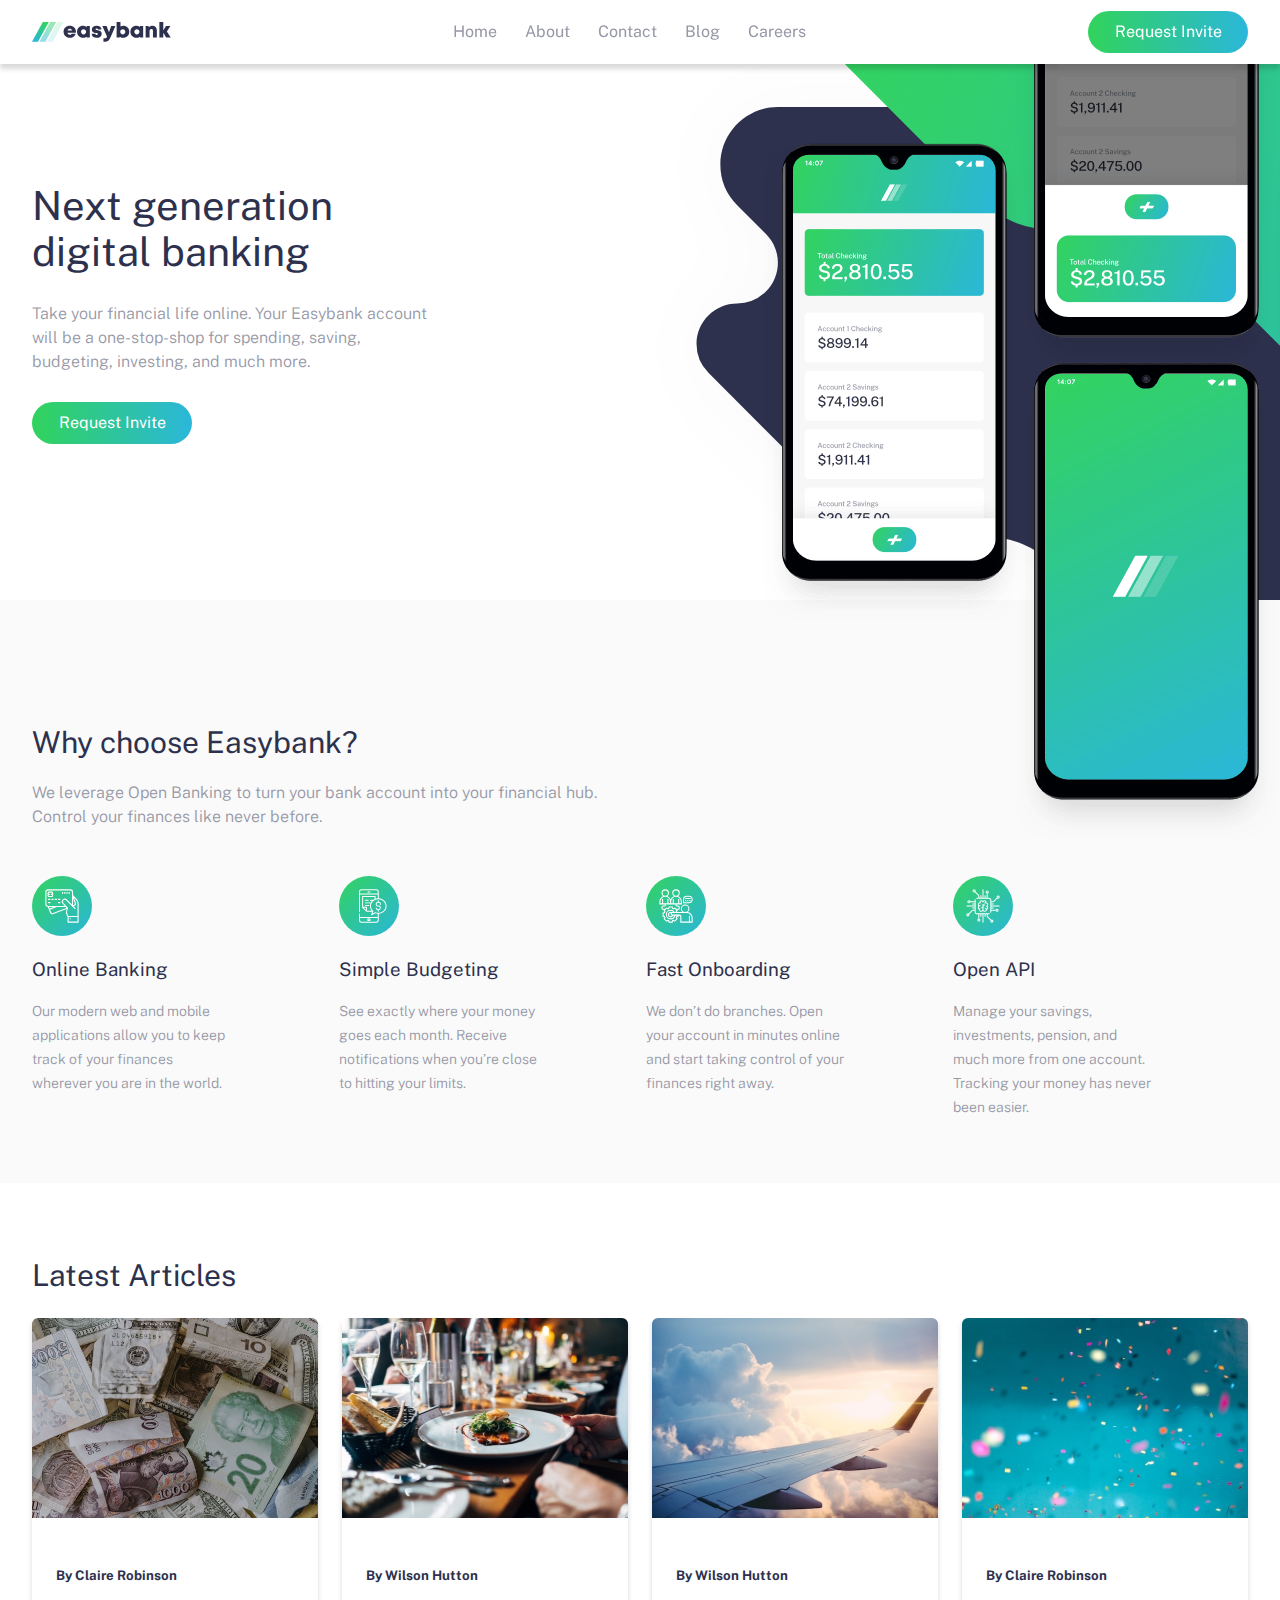
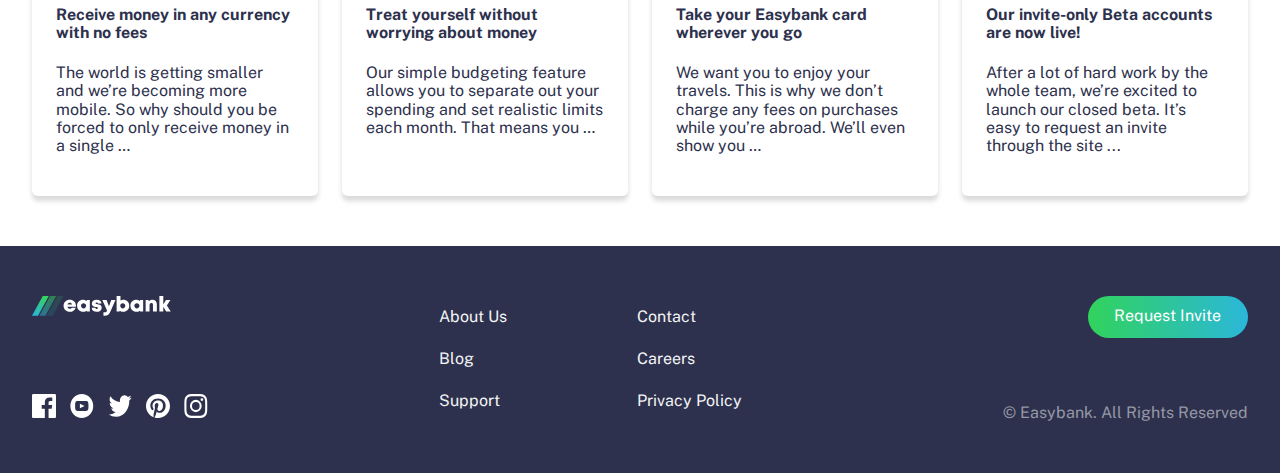
==== index.html @ 0f44e43f "Updates" ====
<!doctype html><html lang="en"><head><meta charset="UTF-8"><meta name="viewport" content="width=device-width,initial-scale=1"><title>Easybank landing page by Karol Czyżewski form Frontend Mentor</title><link href="index.1dd5381b.css" rel="stylesheet"></head><body class="body"><nav class="navigation"><div class="navigation__container"><img class="navigation__logo" src="/src/img/logo.svg" alt="Logo of Easybank."><div class="navigation__items"><a class="navigation__item" href="#">Home</a> <a class="navigation__item" href="#">About</a> <a class="navigation__item" href="#">Contact</a> <a class="navigation__item" href="#">Blog</a> <a class="navigation__item" href="#">Careers</a></div><button class="navigation__button">Request Invite</button> <button class="navigation__button-mobile navigation__button-mobile--js"><svg xmlns="http://www.w3.org/2000/svg" width="24" height="11"><g fill="#2D314D" fill-rule="evenodd"><path d="M0 0h24v1H0zM0 5h24v1H0zM0 10h24v1H0z"/></g></svg></button></div><div></div></nav><main class="main"><nav class="navigation-mobile"><div class="navigation-mobile__items"><a class="navigation-mobile__item" href="#">Home</a> <a class="navigation-mobile__item" href="#">About</a> <a class="navigation-mobile__item" href="#">Contact</a> <a class="navigation-mobile__item" href="#">Blog</a> <a class="navigation-mobile__item" href="#">Careers</a></div></nav><section class="hero"><div class="hero__photo-mobile"><img class="hero__photo-mobile--mockups" src="/src/img/image-mockups.png" alt="Foto of telephones with mobile aplication."> <img class="hero__photo-mobile--background" src="/src/img/bg-intro-mobile.svg" alt="Foto of background."></div><div class="hero__container"><div class="hero__content"><h1 class="hero__title">Next generation digital banking</h1><p class="hero__paragraph">Take your financial life online. Your Easybank account will be a one-stop-shop for spending, saving, budgeting, investing, and much more.</p><button class="hero__button">Request Invite</button></div><div class="hero__photo"><img class="hero__photo--mockups" src="/src/img/image-mockups.png" alt="Foto of telephones with mobile aplication."> <img class="hero__photo--background" src="/src/img/bg-intro-desktop.svg" alt="Foto of background."></div></div></section><section class="offer"><img class="offer__mockups" src="/src/img/image-mockups.png" alt="Foto of telephones with mobile aplication."><div class="offer__container"><header class="offer__header"><h2 class="offer__header--title">Why choose Easybank?</h2><p class="offer__header--paragraph">We leverage Open Banking to turn your bank account into your financial hub.</p><p class="offer__header--paragraph">Control your finances like never before.</p></header><div class="offer__cards"><div class="offer__card"><img class="offer__card--img" src="img/icon-online.b0622b15.svg"><h3 class="offer__card--title">Online Banking</h3><p class="offer__card--paragraph">Our modern web and mobile applications allow you to keep track of your finances wherever you are in the world.</p></div><div class="offer__card"><img class="offer__card--img" src="img/icon-budgeting.ad716997.svg"><h3 class="offer__card--title">Simple Budgeting</h3><p class="offer__card--paragraph">See exactly where your money goes each month. Receive notifications when you’re close to hitting your limits.</p></div><div class="offer__card"><img class="offer__card--img" src="img/icon-onboarding.d74aed64.svg"><h3 class="offer__card--title">Fast Onboarding</h3><p class="offer__card--paragraph">We don’t do branches. Open your account in minutes online and start taking control of your finances right away.</p></div><div class="offer__card"><img class="offer__card--img" src="img/icon-api.74c8ad17.svg"><h3 class="offer__card--title">Open API</h3><p class="offer__card--paragraph">Manage your savings, investments, pension, and much more from one account. Tracking your money has never been easier.</p></div></div></div></section><section class="articles"><h2 class="articles__heading">Latest Articles</h2><div class="articles__container"><article class="article"><div class="article__photo"><img class="article__photo--src" src="/src/img/image-currency.jpg"></div><div class="article__content"><h5 class="article__content--author">By Claire Robinson</h5><h4 class="article__content--title">Receive money in any currency with no fees</h4><p class="article__content--paragraph">The world is getting smaller and we’re becoming more mobile. So why should you be forced to only receive money in a single …</p></div></article><article class="article"><div class="article__photo"><img class="article__photo--src" src="/src/img/image-restaurant.jpg"></div><div class="article__content"><h5 class="article__content--author">By Wilson Hutton</h5><h4 class="article__content--title">Treat yourself without worrying about money</h4><p class="article__content--paragraph">Our simple budgeting feature allows you to separate out your spending and set realistic limits each month. That means you …</p></div></article><article class="article"><div class="article__photo"><img class="article__photo--src" src="/src/img/image-plane.jpg"></div><div class="article__content"><h5 class="article__content--author">By Wilson Hutton</h5><h4 class="article__content--title">Take your Easybank card wherever you go</h4><p class="article__content--paragraph">We want you to enjoy your travels. This is why we don’t charge any fees on purchases while you’re abroad. We’ll even show you …</p></div></article><article class="article"><div class="article__photo"><img class="article__photo--src" src="/src/img/image-confetti.jpg"></div><div class="article__content"><h5 class="article__content--author">By Claire Robinson</h5><h4 class="article__content--title">Our invite-only Beta accounts are now live!</h4><p class="article__content--paragraph">After a lot of hard work by the whole team, we’re excited to launch our closed beta. It’s easy to request an invite through the site ...</p></div></article></div></section></main><footer class="footer"><div class="footer__container"><div class="footer__container--right"><div class="footer__container--media"><svg class="footer__logo" xmlns="http://www.w3.org/2000/svg" width="139" height="20"><defs><linearGradient id="a" x1="72.195%" x2="17.503%" y1="0%" y2="100%"><stop offset="0%" stop-color="#33D35E"/><stop offset="100%" stop-color="#2AB6D9"/></linearGradient></defs><g fill="none" fill-rule="evenodd"><path fill="#FFF" fill-rule="nonzero" d="M37.754 15.847c2.852 0 5.152-1.622 5.952-4.216h-3.897c-.376.665-1.14 1.066-2.055 1.066-1.237 0-2.065-.674-2.32-1.978h8.44c.051-.352.081-.694.081-1.037 0-3.335-2.537-5.95-6.201-5.95-3.568 0-6.175 2.564-6.175 6.049 0 3.473 2.628 6.066 6.175 6.066zm2.344-7.297h-4.596c.317-1.129 1.11-1.749 2.252-1.749 1.181 0 2 .613 2.344 1.75zm10.946 7.296c1.32 0 2.5-.434 3.43-1.188l.336.804h3.027V4.093h-2.919l-.4.88c-.94-.775-2.135-1.222-3.474-1.222-3.476 0-5.961 2.505-5.961 6.026 0 3.533 2.485 6.07 5.961 6.07zm.524-3.467c-1.467 0-2.545-1.108-2.545-2.593 0-1.475 1.069-2.583 2.545-2.583 1.466 0 2.544 1.108 2.544 2.583 0 1.485-1.078 2.593-2.544 2.593zm13.123 3.467c3.02 0 5.025-1.554 5.025-3.93 0-2.883-2.387-3.256-4.183-3.575-1.08-.193-1.95-.344-1.95-.99 0-.527.422-.838 1.05-.838.71 0 1.197.337 1.197 1.063h3.667c-.044-2.303-1.92-3.843-4.816-3.843-2.912 0-4.854 1.47-4.854 3.75 0 2.757 2.337 3.289 4.1 3.574 1.092.181 1.952.368 1.952 1.024 0 .587-.543.88-1.116.88-.742 0-1.32-.383-1.32-1.214h-3.77c.036 2.463 1.919 4.1 5.018 4.1zm8.1 3.858c2.936 0 4.344-1.257 5.877-4.736l4.764-10.863h-4.206l-2.249 6.263-2.412-6.263H70.31l4.698 10.43c-.53 1.414-.983 1.804-2.48 1.804H71.45v3.365h1.341zm18.504-3.858c3.5 0 5.973-2.515 5.973-6.048S94.796 3.75 91.295 3.75a5.332 5.332 0 00-2.825.784V0H84.6v15.474h2.897l.37-.844c.923.771 2.102 1.216 3.428 1.216zm-.523-3.467c-1.467 0-2.545-1.108-2.545-2.58 0-1.486 1.078-2.594 2.545-2.594 1.466 0 2.544 1.108 2.544 2.593 0 1.473-1.087 2.58-2.544 2.58zm13.598 3.467c1.32 0 2.5-.434 3.43-1.188l.336.804h3.027V4.093h-2.918l-.401.88c-.939-.775-2.135-1.222-3.474-1.222-3.476 0-5.96 2.505-5.96 6.026 0 3.533 2.484 6.07 5.96 6.07zm.524-3.467c-1.467 0-2.545-1.108-2.545-2.593 0-1.475 1.07-2.583 2.545-2.583 1.467 0 2.545 1.108 2.545 2.583 0 1.485-1.078 2.593-2.545 2.593zm12.653 3.095V9.403c0-1.447.702-2.3 1.923-2.3.986 0 1.483.657 1.483 1.98v6.39h3.915V8.543c0-2.897-1.733-4.773-4.373-4.773-1.47 0-2.733.565-3.58 1.508l-.537-1.172h-2.747v11.369h3.916zm13.748 0v-4.808l2.848 4.808h4.616l-3.902-5.95 3.543-5.419h-4.397l-2.708 4.454V0h-3.916v15.474h3.916z"/><g fill="url(#a)"><path d="M10.802 0L0 19.704h5.986L16.789 0z"/><path opacity=".5" d="M18.171 0L7.368 19.704h5.986L24.157 0z"/><path opacity=".15" d="M25.539 0L14.737 19.704h5.986L31.525 0z"/></g></g></svg><div class="footer__socials"><a href="#"><img class="footer__socials--icon" src="/src/img/icon-facebook.svg"></a><a href="#"><img class="footer__socials--icon" src="/src/img/icon-youtube.svg"></a><a href="#"><img class="footer__socials--icon" src="/src/img/icon-twitter.svg"></a><a href="#"><img class="footer__socials--icon" src="/src/img/icon-pinterest.svg"></a><a href="#"><img class="footer__socials--icon" src="/src/img/icon-instagram.svg"></a></div></div><nav class="footer__navigation"><a class="footer__navigation--item" href="#">About Us</a> <a class="footer__navigation--item" href="#">Contact</a> <a class="footer__navigation--item" href="#">Blog</a> <a class="footer__navigation--item" href="#">Careers</a> <a class="footer__navigation--item" href="#">Support</a> <a class="footer__navigation--item" href="#">Privacy Policy</a></nav></div><div class="footer__container--left"><button class="footer__button">Request Invite</button><p class="footer__copyright">© Easybank. All Rights Reserved</p></div></div></footer><script src="index.1dd5381b.js"></script></body></html>
---- index.1dd5381b.css ----
@import url(https://fonts.googleapis.com/css2?family=Public+Sans:wght@300;400;700&display=swap);
/*! normalize.css v8.0.1 | MIT License | github.com/necolas/normalize.css */html{line-height:1.15;-webkit-text-size-adjust:100%}body{margin:0}main{display:block}h1{font-size:2em;margin:.67em 0}hr{box-sizing:content-box;height:0;overflow:visible}pre{font-family:monospace,monospace;font-size:1em}a{background-color:transparent}abbr[title]{border-bottom:none;text-decoration:underline;text-decoration:underline dotted}b,strong{font-weight:bolder}code,kbd,samp{font-family:monospace,monospace;font-size:1em}small{font-size:80%}sub,sup{font-size:75%;line-height:0;position:relative;vertical-align:baseline}sub{bottom:-.25em}sup{top:-.5em}img{border-style:none}button,input,optgroup,select,textarea{font-family:inherit;font-size:100%;line-height:1.15;margin:0}button,input{overflow:visible}button,select{text-transform:none}[type=button],[type=reset],[type=submit],button{-webkit-appearance:button}[type=button]::-moz-focus-inner,[type=reset]::-moz-focus-inner,[type=submit]::-moz-focus-inner,button::-moz-focus-inner{border-style:none;padding:0}[type=button]:-moz-focusring,[type=reset]:-moz-focusring,[type=submit]:-moz-focusring,button:-moz-focusring{outline:1px dotted ButtonText}fieldset{padding:.35em .75em .625em}legend{box-sizing:border-box;color:inherit;display:table;max-width:100%;padding:0;white-space:normal}progress{vertical-align:baseline}textarea{overflow:auto}[type=checkbox],[type=radio]{box-sizing:border-box;padding:0}[type=number]::-webkit-inner-spin-button,[type=number]::-webkit-outer-spin-button{height:auto}[type=search]{-webkit-appearance:textfield;outline-offset:-2px}[type=search]::-webkit-search-decoration{-webkit-appearance:none}::-webkit-file-upload-button{-webkit-appearance:button;font:inherit}details{display:block}summary{display:list-item}[hidden],template{display:none}.body{color:#2d314d;font-family:Public Sans,sans-serif}.navigation{background-color:#fff;box-shadow:0 5px 5px 0 rgba(0,0,0,.15);position:fixed;z-index:999999;width:100%}.navigation__container{margin:0 112px;align-items:center;display:flex;justify-content:space-between;height:64px;position:relative}@media(max-width:1280px){.navigation__container{margin:0 32px}}@media(max-width:1024px){.navigation__container{margin:0 32px}}@media(max-width:768px){.navigation__container{margin:0 16px}}@media(max-width:425px){.navigation__container{margin:0 8px}}@media(max-width:1024px){.navigation__items{display:none}}.navigation__item{color:#9698a6;text-decoration:none;margin:0 12px}.navigation__button{background:linear-gradient(90deg,#31d35c,#2bb7da);border-radius:25px;border:none;cursor:pointer;color:#fff;height:42px;width:160px;outline:none}@media(max-width:1024px){.navigation__button{display:none}}.navigation__button-mobile{display:none;outline:none}@media(max-width:1024px){.navigation__button-mobile{cursor:pointer;display:block;background:none;border:none}}.navigation-mobile{display:none}@media(max-width:1024px){.navigation-mobile{margin:0 112px;background-color:#fff;border-radius:4px;box-shadow:-2px 118px 266px 117px rgba(45,49,77,.7);-webkit-box-shadow:-2px 118px 266px 117px rgba(45,49,77,.7);-moz-box-shadow:-2px 118px 266px 117px rgba(45,49,77,.7);display:none;position:fixed;top:80px;z-index:99999999;width:94%;height:260px}}@media(max-width:1024px)and (max-width:1280px){.navigation-mobile{margin:0 32px}}@media(max-width:1024px)and (max-width:1024px){.navigation-mobile{margin:0 32px}}@media(max-width:1024px)and (max-width:768px){.navigation-mobile{margin:0 16px}}@media(max-width:1024px)and (max-width:425px){.navigation-mobile{margin:0 8px}}@media(max-width:1024px){.navigation-mobile__items{display:flex;flex-direction:column;justify-content:center;align-items:center;height:100%}}.navigation-mobile__item{color:#9698a6;font-weight:700;margin-top:10px;margin-bottom:10px;text-decoration:none}.show{display:block;background:src("/src/img/icon-hamburger.svg")}.hero{overflow:hidden;position:relative}.hero__container{margin:0 112px;display:flex;flex-direction:row;height:600px;align-items:center}@media(max-width:1280px){.hero__container{margin:0 32px}}@media(max-width:1024px){.hero__container{margin:0 32px}}@media(max-width:768px){.hero__container{margin:0 16px}}@media(max-width:425px){.hero__container{margin:0 8px}}@media(max-width:1024px){.hero__container{justify-content:center;align-items:center;height:auto}}.hero__content{max-width:400px}@media(max-width:1024px){.hero__content{display:flex;justify-content:center;flex-direction:column;align-items:center}}.hero__title{font-weight:400;font-size:40px}@media(max-width:1024px){.hero__title{text-align:center}}.hero__paragraph{color:#9698a6;font-weight:300;line-height:24px;margin:0 0 28px}@media(max-width:1024px){.hero__paragraph{text-align:center}}.hero__button{background:linear-gradient(90deg,#31d35c,#2bb7da);border-radius:25px;border:none;cursor:pointer;color:#fff;height:42px;width:160px;outline:none}@media(max-width:1024px){.hero__button{margin:24px}}.hero__photo-mobile--background{display:none}@media(max-width:1024px){.hero__photo-mobile--background{display:block;width:100%}}.hero__photo-mobile--mockups{display:none}@media(max-width:1024px){.hero__photo-mobile--mockups{display:block;position:absolute;left:15px;top:-30px;width:95%;height:auto}}.hero__photo{display:block}@media(max-width:1024px){.hero__photo{display:none}}.hero__photo--mockups{right:-130px;position:absolute;top:-100px}@media(max-width:1280px){.hero__photo--mockups{right:-250px}}.hero__photo--background{right:-450px;top:-200px;position:absolute;z-index:-999999}@media(max-width:1280px){.hero__photo--background{right:-615px}}.offer{background-color:#fafafa;position:relative;overflow:hidden}@media(max-width:768px){.offer{text-align:center;display:flex;flex-direction:column;justify-content:center;align-items:center}}.offer__mockups{right:-130px;position:absolute;top:-700px}@media(max-width:1280px){.offer__mockups{right:-250px}}@media(max-width:1024px){.offer__mockups{display:none}}.offer__container{margin:0 112px}@media(max-width:1280px){.offer__container{margin:0 32px}}@media(max-width:1024px){.offer__container{margin:0 32px}}@media(max-width:768px){.offer__container{margin:0 16px}}@media(max-width:425px){.offer__container{margin:0 8px}}.offer__header{padding-top:100px;margin-bottom:50px}@media(max-width:768px){.offer__header{padding-top:50px}}.offer__header--title{font-weight:400;font-size:30px}.offer__header--paragraph{color:#9698a6;font-weight:300;margin:0 0 5px}.offer__cards{display:grid;grid-template-columns:1fr 1fr 1fr 1fr;grid-column-gap:12px;grid-row-gap:12px;padding-bottom:50px}@media(max-width:1024px){.offer__cards{grid-template-columns:1fr 1fr}}@media(max-width:768px){.offer__cards{display:flex;flex-direction:column;justify-content:center;align-items:center}}.offer__card--img{height:60px}.offer__card--title{font-weight:400}.offer__card--paragraph{color:#9698a6;font-size:14px;line-height:24px;font-weight:300;width:200px}.articles{margin:0 112px;padding-top:50px;padding-bottom:50px}@media(max-width:1280px){.articles{margin:0 32px}}@media(max-width:1024px){.articles{margin:0 32px}}@media(max-width:768px){.articles{margin:0 16px}}@media(max-width:425px){.articles{margin:0 8px}}@media(max-width:768px){.articles{display:flex;justify-content:center;flex-direction:column;align-items:center}}.articles__container{display:grid;grid-template-columns:1fr 1fr 1fr 1fr;grid-column-gap:24px;grid-row-gap:24px}@media(max-width:1024px){.articles__container{grid-template-columns:1fr 1fr}}@media(max-width:768px){.articles__container{display:flex;justify-content:center;flex-direction:column;align-items:center}}.articles__heading{font-weight:400;font-size:30px}.articles .article{box-shadow:0 5px 5px 0 rgba(0,0,0,.15);border-radius:0 0 6px 6px}@media(max-width:768px){.articles .article{width:70%}}@media(max-width:425px){.articles .article{width:90%}}.articles .article__content{padding:24px}.articles .article__photo--src{border-radius:6px 6px 0 0;width:100%;height:200px}.footer{background-color:#2d314d;color:#fff;padding-top:50px;padding-bottom:50px}.footer__container{margin:0 112px;display:grid;grid-template-columns:1.3fr .7fr}@media(max-width:1280px){.footer__container{margin:0 32px}}@media(max-width:1024px){.footer__container{margin:0 32px}}@media(max-width:768px){.footer__container{margin:0 16px}}@media(max-width:425px){.footer__container{margin:0 8px}}.footer__container--right{display:grid;grid-template-columns:1fr 1fr}@media(max-width:1024px){.footer__container--right{display:flex;justify-content:center;align-items:center;flex-direction:column}}.footer__container--left{display:flex;flex-direction:column;justify-content:space-between;align-items:flex-end}@media(max-width:1024px){.footer__container--left{display:flex;justify-content:center;align-items:center;flex-direction:column}}.footer__container--media{display:flex;justify-content:space-between;flex-direction:column}@media(max-width:1024px){.footer__container,.footer__container--media{display:flex;justify-content:center;align-items:center;flex-direction:column}}.footer__socials--icon{margin-right:14px;width:24px;height:24px}@media(max-width:1024px){.footer__socials--icon{margin:8px}}@media(max-width:1024px){.footer__socials{margin-top:24px;margin-bottom:24px}}.footer__navigation{display:grid;grid-template-columns:1fr 1fr}.footer__navigation--item{color:#f3f4f6;text-decoration:none;padding:12px;margin-right:24px}@media(max-width:1024px){.footer__navigation--item{margin:2px}}@media(max-width:1024px){.footer__navigation{display:flex;justify-content:center;align-items:center;flex-direction:column}}.footer__button{background:linear-gradient(90deg,#31d35c,#2bb7da);border-radius:25px;border:none;cursor:pointer;color:#fff;height:42px;width:160px;outline:none}@media(max-width:1024px){.footer__button{margin-top:24px;margin-bottom:24px}}.footer__copyright{color:#9698a6;margin-bottom:0}
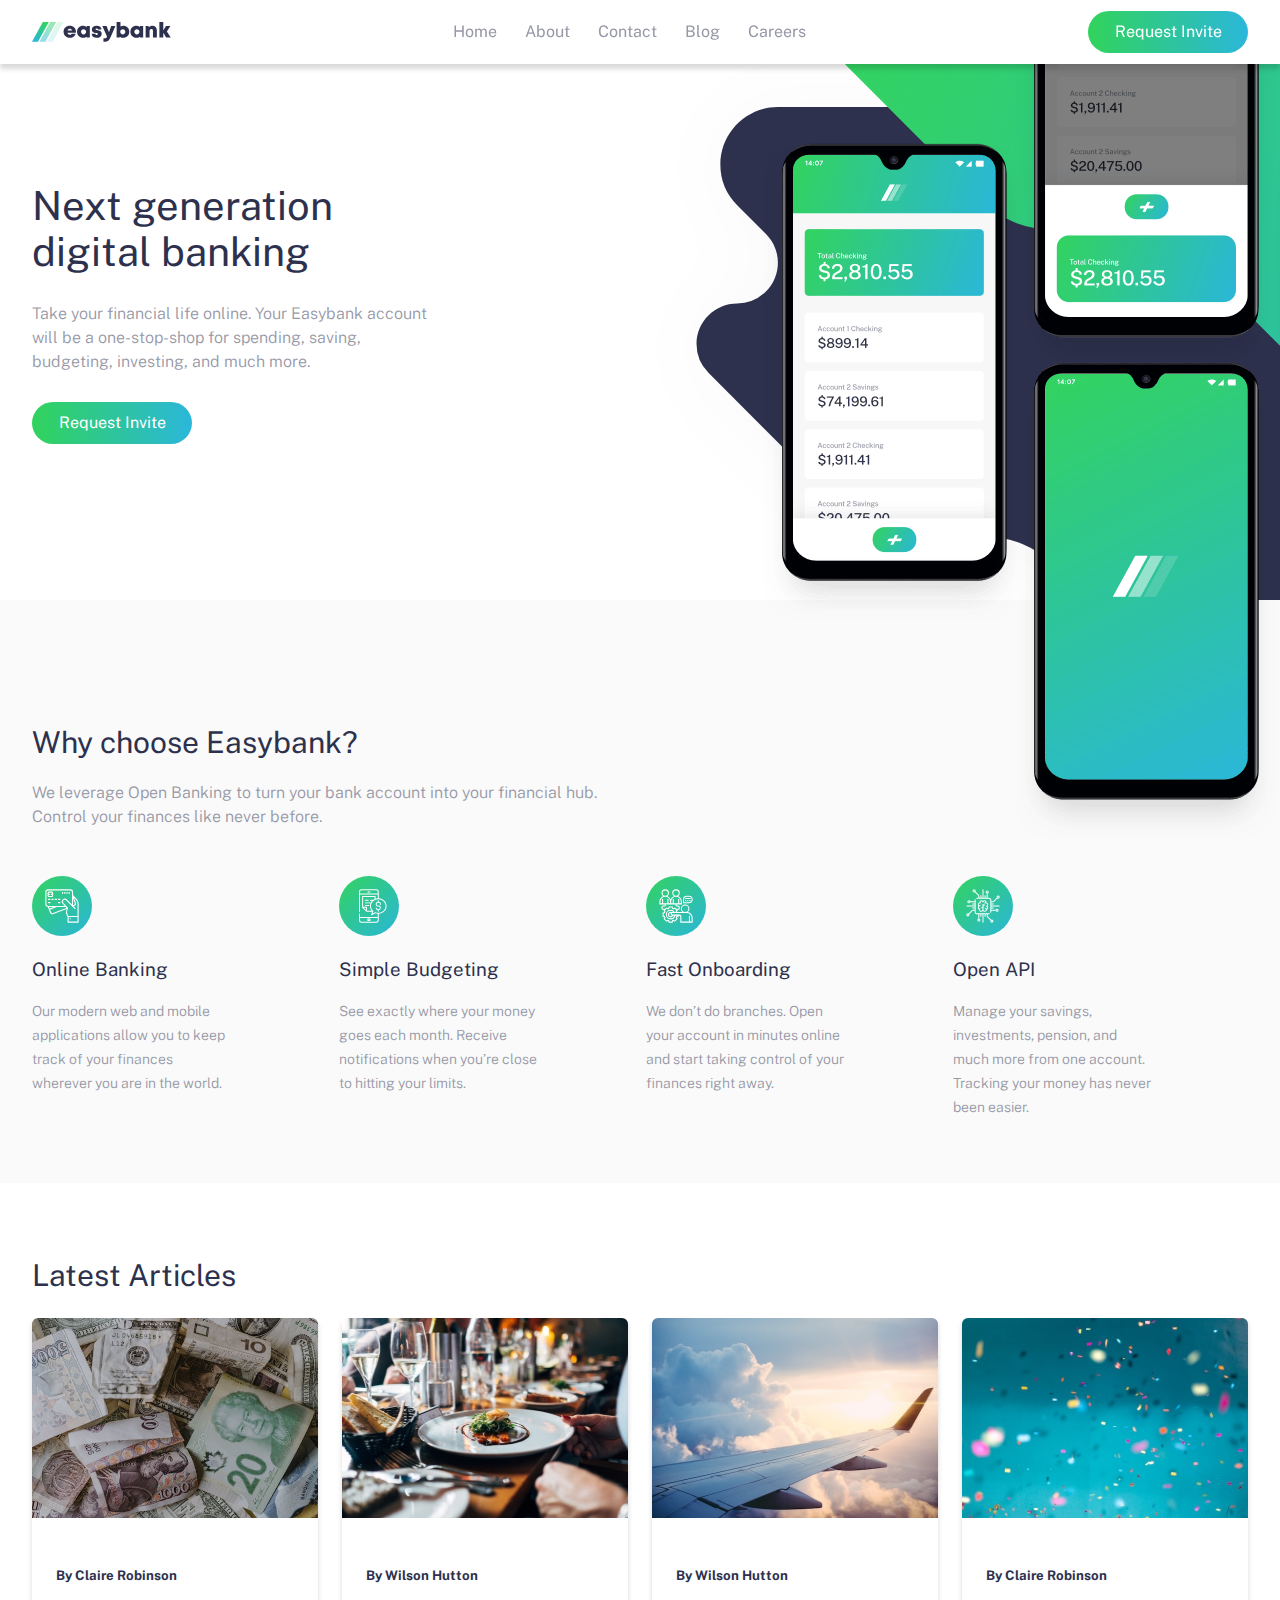
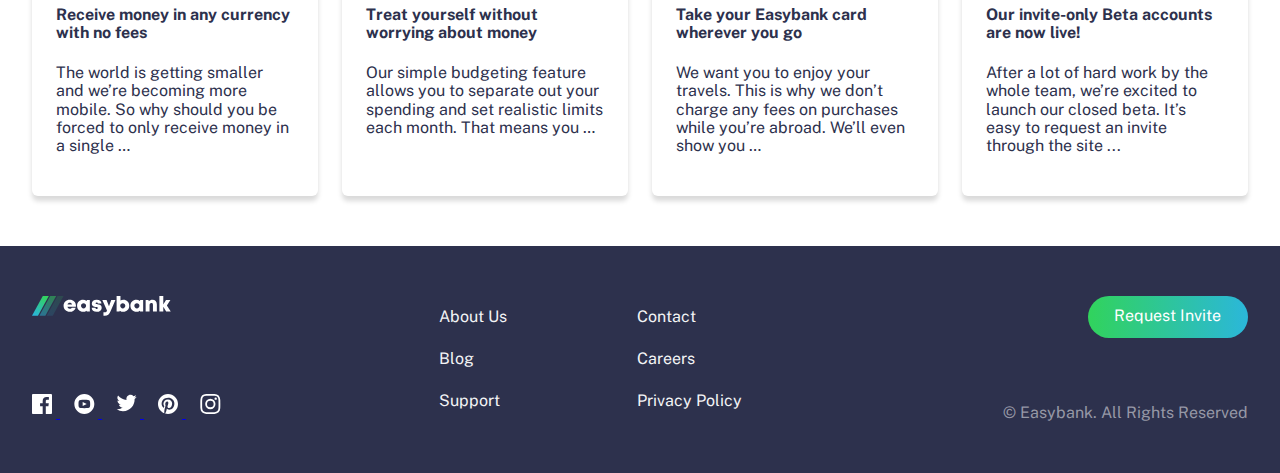
==== commit cbf400f2: "Updates" ====
--- a/index.html
+++ b/index.html
@@ -1 +1 @@
-<!doctype html><html lang="en"><head><meta charset="UTF-8"><meta name="viewport" content="width=device-width,initial-scale=1"><title>Easybank landing page by Karol Czyżewski form Frontend Mentor</title><link href="index.1dd5381b.css" rel="stylesheet"></head><body class="body"><nav class="navigation"><div class="navigation__container"><img class="navigation__logo" src="/src/img/logo.svg" alt="Logo of Easybank."><div class="navigation__items"><a class="navigation__item" href="#">Home</a> <a class="navigation__item" href="#">About</a> <a class="navigation__item" href="#">Contact</a> <a class="navigation__item" href="#">Blog</a> <a class="navigation__item" href="#">Careers</a></div><button class="navigation__button">Request Invite</button> <button class="navigation__button-mobile navigation__button-mobile--js"><svg xmlns="http://www.w3.org/2000/svg" width="24" height="11"><g fill="#2D314D" fill-rule="evenodd"><path d="M0 0h24v1H0zM0 5h24v1H0zM0 10h24v1H0z"/></g></svg></button></div><div></div></nav><main class="main"><nav class="navigation-mobile"><div class="navigation-mobile__items"><a class="navigation-mobile__item" href="#">Home</a> <a class="navigation-mobile__item" href="#">About</a> <a class="navigation-mobile__item" href="#">Contact</a> <a class="navigation-mobile__item" href="#">Blog</a> <a class="navigation-mobile__item" href="#">Careers</a></div></nav><section class="hero"><div class="hero__photo-mobile"><img class="hero__photo-mobile--mockups" src="/src/img/image-mockups.png" alt="Foto of telephones with mobile aplication."> <img class="hero__photo-mobile--background" src="/src/img/bg-intro-mobile.svg" alt="Foto of background."></div><div class="hero__container"><div class="hero__content"><h1 class="hero__title">Next generation digital banking</h1><p class="hero__paragraph">Take your financial life online. Your Easybank account will be a one-stop-shop for spending, saving, budgeting, investing, and much more.</p><button class="hero__button">Request Invite</button></div><div class="hero__photo"><img class="hero__photo--mockups" src="/src/img/image-mockups.png" alt="Foto of telephones with mobile aplication."> <img class="hero__photo--background" src="/src/img/bg-intro-desktop.svg" alt="Foto of background."></div></div></section><section class="offer"><img class="offer__mockups" src="/src/img/image-mockups.png" alt="Foto of telephones with mobile aplication."><div class="offer__container"><header class="offer__header"><h2 class="offer__header--title">Why choose Easybank?</h2><p class="offer__header--paragraph">We leverage Open Banking to turn your bank account into your financial hub.</p><p class="offer__header--paragraph">Control your finances like never before.</p></header><div class="offer__cards"><div class="offer__card"><img class="offer__card--img" src="img/icon-online.b0622b15.svg"><h3 class="offer__card--title">Online Banking</h3><p class="offer__card--paragraph">Our modern web and mobile applications allow you to keep track of your finances wherever you are in the world.</p></div><div class="offer__card"><img class="offer__card--img" src="img/icon-budgeting.ad716997.svg"><h3 class="offer__card--title">Simple Budgeting</h3><p class="offer__card--paragraph">See exactly where your money goes each month. Receive notifications when you’re close to hitting your limits.</p></div><div class="offer__card"><img class="offer__card--img" src="img/icon-onboarding.d74aed64.svg"><h3 class="offer__card--title">Fast Onboarding</h3><p class="offer__card--paragraph">We don’t do branches. Open your account in minutes online and start taking control of your finances right away.</p></div><div class="offer__card"><img class="offer__card--img" src="img/icon-api.74c8ad17.svg"><h3 class="offer__card--title">Open API</h3><p class="offer__card--paragraph">Manage your savings, investments, pension, and much more from one account. Tracking your money has never been easier.</p></div></div></div></section><section class="articles"><h2 class="articles__heading">Latest Articles</h2><div class="articles__container"><article class="article"><div class="article__photo"><img class="article__photo--src" src="/src/img/image-currency.jpg"></div><div class="article__content"><h5 class="article__content--author">By Claire Robinson</h5><h4 class="article__content--title">Receive money in any currency with no fees</h4><p class="article__content--paragraph">The world is getting smaller and we’re becoming more mobile. So why should you be forced to only receive money in a single …</p></div></article><article class="article"><div class="article__photo"><img class="article__photo--src" src="/src/img/image-restaurant.jpg"></div><div class="article__content"><h5 class="article__content--author">By Wilson Hutton</h5><h4 class="article__content--title">Treat yourself without worrying about money</h4><p class="article__content--paragraph">Our simple budgeting feature allows you to separate out your spending and set realistic limits each month. That means you …</p></div></article><article class="article"><div class="article__photo"><img class="article__photo--src" src="/src/img/image-plane.jpg"></div><div class="article__content"><h5 class="article__content--author">By Wilson Hutton</h5><h4 class="article__content--title">Take your Easybank card wherever you go</h4><p class="article__content--paragraph">We want you to enjoy your travels. This is why we don’t charge any fees on purchases while you’re abroad. We’ll even show you …</p></div></article><article class="article"><div class="article__photo"><img class="article__photo--src" src="/src/img/image-confetti.jpg"></div><div class="article__content"><h5 class="article__content--author">By Claire Robinson</h5><h4 class="article__content--title">Our invite-only Beta accounts are now live!</h4><p class="article__content--paragraph">After a lot of hard work by the whole team, we’re excited to launch our closed beta. It’s easy to request an invite through the site ...</p></div></article></div></section></main><footer class="footer"><div class="footer__container"><div class="footer__container--right"><div class="footer__container--media"><svg class="footer__logo" xmlns="http://www.w3.org/2000/svg" width="139" height="20"><defs><linearGradient id="a" x1="72.195%" x2="17.503%" y1="0%" y2="100%"><stop offset="0%" stop-color="#33D35E"/><stop offset="100%" stop-color="#2AB6D9"/></linearGradient></defs><g fill="none" fill-rule="evenodd"><path fill="#FFF" fill-rule="nonzero" d="M37.754 15.847c2.852 0 5.152-1.622 5.952-4.216h-3.897c-.376.665-1.14 1.066-2.055 1.066-1.237 0-2.065-.674-2.32-1.978h8.44c.051-.352.081-.694.081-1.037 0-3.335-2.537-5.95-6.201-5.95-3.568 0-6.175 2.564-6.175 6.049 0 3.473 2.628 6.066 6.175 6.066zm2.344-7.297h-4.596c.317-1.129 1.11-1.749 2.252-1.749 1.181 0 2 .613 2.344 1.75zm10.946 7.296c1.32 0 2.5-.434 3.43-1.188l.336.804h3.027V4.093h-2.919l-.4.88c-.94-.775-2.135-1.222-3.474-1.222-3.476 0-5.961 2.505-5.961 6.026 0 3.533 2.485 6.07 5.961 6.07zm.524-3.467c-1.467 0-2.545-1.108-2.545-2.593 0-1.475 1.069-2.583 2.545-2.583 1.466 0 2.544 1.108 2.544 2.583 0 1.485-1.078 2.593-2.544 2.593zm13.123 3.467c3.02 0 5.025-1.554 5.025-3.93 0-2.883-2.387-3.256-4.183-3.575-1.08-.193-1.95-.344-1.95-.99 0-.527.422-.838 1.05-.838.71 0 1.197.337 1.197 1.063h3.667c-.044-2.303-1.92-3.843-4.816-3.843-2.912 0-4.854 1.47-4.854 3.75 0 2.757 2.337 3.289 4.1 3.574 1.092.181 1.952.368 1.952 1.024 0 .587-.543.88-1.116.88-.742 0-1.32-.383-1.32-1.214h-3.77c.036 2.463 1.919 4.1 5.018 4.1zm8.1 3.858c2.936 0 4.344-1.257 5.877-4.736l4.764-10.863h-4.206l-2.249 6.263-2.412-6.263H70.31l4.698 10.43c-.53 1.414-.983 1.804-2.48 1.804H71.45v3.365h1.341zm18.504-3.858c3.5 0 5.973-2.515 5.973-6.048S94.796 3.75 91.295 3.75a5.332 5.332 0 00-2.825.784V0H84.6v15.474h2.897l.37-.844c.923.771 2.102 1.216 3.428 1.216zm-.523-3.467c-1.467 0-2.545-1.108-2.545-2.58 0-1.486 1.078-2.594 2.545-2.594 1.466 0 2.544 1.108 2.544 2.593 0 1.473-1.087 2.58-2.544 2.58zm13.598 3.467c1.32 0 2.5-.434 3.43-1.188l.336.804h3.027V4.093h-2.918l-.401.88c-.939-.775-2.135-1.222-3.474-1.222-3.476 0-5.96 2.505-5.96 6.026 0 3.533 2.484 6.07 5.96 6.07zm.524-3.467c-1.467 0-2.545-1.108-2.545-2.593 0-1.475 1.07-2.583 2.545-2.583 1.467 0 2.545 1.108 2.545 2.583 0 1.485-1.078 2.593-2.545 2.593zm12.653 3.095V9.403c0-1.447.702-2.3 1.923-2.3.986 0 1.483.657 1.483 1.98v6.39h3.915V8.543c0-2.897-1.733-4.773-4.373-4.773-1.47 0-2.733.565-3.58 1.508l-.537-1.172h-2.747v11.369h3.916zm13.748 0v-4.808l2.848 4.808h4.616l-3.902-5.95 3.543-5.419h-4.397l-2.708 4.454V0h-3.916v15.474h3.916z"/><g fill="url(#a)"><path d="M10.802 0L0 19.704h5.986L16.789 0z"/><path opacity=".5" d="M18.171 0L7.368 19.704h5.986L24.157 0z"/><path opacity=".15" d="M25.539 0L14.737 19.704h5.986L31.525 0z"/></g></g></svg><div class="footer__socials"><a href="#"><img class="footer__socials--icon" src="/src/img/icon-facebook.svg"></a><a href="#"><img class="footer__socials--icon" src="/src/img/icon-youtube.svg"></a><a href="#"><img class="footer__socials--icon" src="/src/img/icon-twitter.svg"></a><a href="#"><img class="footer__socials--icon" src="/src/img/icon-pinterest.svg"></a><a href="#"><img class="footer__socials--icon" src="/src/img/icon-instagram.svg"></a></div></div><nav class="footer__navigation"><a class="footer__navigation--item" href="#">About Us</a> <a class="footer__navigation--item" href="#">Contact</a> <a class="footer__navigation--item" href="#">Blog</a> <a class="footer__navigation--item" href="#">Careers</a> <a class="footer__navigation--item" href="#">Support</a> <a class="footer__navigation--item" href="#">Privacy Policy</a></nav></div><div class="footer__container--left"><button class="footer__button">Request Invite</button><p class="footer__copyright">© Easybank. All Rights Reserved</p></div></div></footer><script src="index.1dd5381b.js"></script></body></html>+<!doctype html><html lang="en"><head><meta charset="UTF-8"><meta name="viewport" content="width=device-width,initial-scale=1"><title>Easybank landing page by Karol Czyżewski form Frontend Mentor</title><link href="index.6e08908e.css" rel="stylesheet"></head><body class="body"><nav class="navigation"><div class="navigation__container"><img class="navigation__logo" src="img/logo.4d7cebc5.svg" alt="Logo of Easybank."><div class="navigation__items"><a class="navigation__item" href="#">Home</a> <a class="navigation__item" href="#">About</a> <a class="navigation__item" href="#">Contact</a> <a class="navigation__item" href="#">Blog</a> <a class="navigation__item" href="#">Careers</a></div><button class="navigation__button">Request Invite</button> <button class="navigation__button-mobile navigation__button-mobile--js"><svg xmlns="http://www.w3.org/2000/svg" width="24" height="11"><g fill="#2D314D" fill-rule="evenodd"><path d="M0 0h24v1H0zM0 5h24v1H0zM0 10h24v1H0z"/></g></svg></button></div><div></div></nav><main class="main"><nav class="navigation-mobile"><div class="navigation-mobile__items"><a class="navigation-mobile__item" href="#">Home</a> <a class="navigation-mobile__item" href="#">About</a> <a class="navigation-mobile__item" href="#">Contact</a> <a class="navigation-mobile__item" href="#">Blog</a> <a class="navigation-mobile__item" href="#">Careers</a></div></nav><section class="hero"><div class="hero__photo-mobile"><img class="hero__photo-mobile--mockups" src="img/image-mockups.48d35b17.png" alt="Foto of telephones with mobile aplication."> <img class="hero__photo-mobile--background" src="img/bg-intro-mobile.c2ed38d0.svg" alt="Foto of background."></div><div class="hero__container"><div class="hero__content"><h1 class="hero__title">Next generation digital banking</h1><p class="hero__paragraph">Take your financial life online. Your Easybank account will be a one-stop-shop for spending, saving, budgeting, investing, and much more.</p><button class="hero__button">Request Invite</button></div><div class="hero__photo"><img class="hero__photo--mockups" src="img/image-mockups.48d35b17.png" alt="Foto of telephones with mobile aplication."> <img class="hero__photo--background" src="img/bg-intro-desktop.8be308fd.svg" alt="Foto of background."></div></div></section><section class="offer"><img class="offer__mockups" src="img/image-mockups.48d35b17.png" alt="Foto of telephones with mobile aplication."><div class="offer__container"><header class="offer__header"><h2 class="offer__header--title">Why choose Easybank?</h2><p class="offer__header--paragraph">We leverage Open Banking to turn your bank account into your financial hub.</p><p class="offer__header--paragraph">Control your finances like never before.</p></header><div class="offer__cards"><div class="offer__card"><img class="offer__card--img" src="img/icon-online.b0622b15.svg"><h3 class="offer__card--title">Online Banking</h3><p class="offer__card--paragraph">Our modern web and mobile applications allow you to keep track of your finances wherever you are in the world.</p></div><div class="offer__card"><img class="offer__card--img" src="img/icon-budgeting.ad716997.svg"><h3 class="offer__card--title">Simple Budgeting</h3><p class="offer__card--paragraph">See exactly where your money goes each month. Receive notifications when you’re close to hitting your limits.</p></div><div class="offer__card"><img class="offer__card--img" src="img/icon-onboarding.d74aed64.svg"><h3 class="offer__card--title">Fast Onboarding</h3><p class="offer__card--paragraph">We don’t do branches. Open your account in minutes online and start taking control of your finances right away.</p></div><div class="offer__card"><img class="offer__card--img" src="img/icon-api.74c8ad17.svg"><h3 class="offer__card--title">Open API</h3><p class="offer__card--paragraph">Manage your savings, investments, pension, and much more from one account. Tracking your money has never been easier.</p></div></div></div></section><section class="articles"><h2 class="articles__heading">Latest Articles</h2><div class="articles__container"><article class="article"><div class="article__photo"><img class="article__photo--src" src="img/image-currency.1b385bf9.jpg"></div><div class="article__content"><h5 class="article__content--author">By Claire Robinson</h5><h4 class="article__content--title">Receive money in any currency with no fees</h4><p class="article__content--paragraph">The world is getting smaller and we’re becoming more mobile. So why should you be forced to only receive money in a single …</p></div></article><article class="article"><div class="article__photo"><img class="article__photo--src" src="img/image-restaurant.1951b576.jpg"></div><div class="article__content"><h5 class="article__content--author">By Wilson Hutton</h5><h4 class="article__content--title">Treat yourself without worrying about money</h4><p class="article__content--paragraph">Our simple budgeting feature allows you to separate out your spending and set realistic limits each month. That means you …</p></div></article><article class="article"><div class="article__photo"><img class="article__photo--src" src="img/image-plane.03db115d.jpg"></div><div class="article__content"><h5 class="article__content--author">By Wilson Hutton</h5><h4 class="article__content--title">Take your Easybank card wherever you go</h4><p class="article__content--paragraph">We want you to enjoy your travels. This is why we don’t charge any fees on purchases while you’re abroad. We’ll even show you …</p></div></article><article class="article"><div class="article__photo"><img class="article__photo--src" src="img/image-confetti.67921b11.jpg"></div><div class="article__content"><h5 class="article__content--author">By Claire Robinson</h5><h4 class="article__content--title">Our invite-only Beta accounts are now live!</h4><p class="article__content--paragraph">After a lot of hard work by the whole team, we’re excited to launch our closed beta. It’s easy to request an invite through the site ...</p></div></article></div></section></main><footer class="footer"><div class="footer__container"><div class="footer__container--right"><div class="footer__container--media"><svg class="footer__logo" xmlns="http://www.w3.org/2000/svg" width="139" height="20"><defs><linearGradient id="a" x1="72.195%" x2="17.503%" y1="0%" y2="100%"><stop offset="0%" stop-color="#33D35E"/><stop offset="100%" stop-color="#2AB6D9"/></linearGradient></defs><g fill="none" fill-rule="evenodd"><path fill="#FFF" fill-rule="nonzero" d="M37.754 15.847c2.852 0 5.152-1.622 5.952-4.216h-3.897c-.376.665-1.14 1.066-2.055 1.066-1.237 0-2.065-.674-2.32-1.978h8.44c.051-.352.081-.694.081-1.037 0-3.335-2.537-5.95-6.201-5.95-3.568 0-6.175 2.564-6.175 6.049 0 3.473 2.628 6.066 6.175 6.066zm2.344-7.297h-4.596c.317-1.129 1.11-1.749 2.252-1.749 1.181 0 2 .613 2.344 1.75zm10.946 7.296c1.32 0 2.5-.434 3.43-1.188l.336.804h3.027V4.093h-2.919l-.4.88c-.94-.775-2.135-1.222-3.474-1.222-3.476 0-5.961 2.505-5.961 6.026 0 3.533 2.485 6.07 5.961 6.07zm.524-3.467c-1.467 0-2.545-1.108-2.545-2.593 0-1.475 1.069-2.583 2.545-2.583 1.466 0 2.544 1.108 2.544 2.583 0 1.485-1.078 2.593-2.544 2.593zm13.123 3.467c3.02 0 5.025-1.554 5.025-3.93 0-2.883-2.387-3.256-4.183-3.575-1.08-.193-1.95-.344-1.95-.99 0-.527.422-.838 1.05-.838.71 0 1.197.337 1.197 1.063h3.667c-.044-2.303-1.92-3.843-4.816-3.843-2.912 0-4.854 1.47-4.854 3.75 0 2.757 2.337 3.289 4.1 3.574 1.092.181 1.952.368 1.952 1.024 0 .587-.543.88-1.116.88-.742 0-1.32-.383-1.32-1.214h-3.77c.036 2.463 1.919 4.1 5.018 4.1zm8.1 3.858c2.936 0 4.344-1.257 5.877-4.736l4.764-10.863h-4.206l-2.249 6.263-2.412-6.263H70.31l4.698 10.43c-.53 1.414-.983 1.804-2.48 1.804H71.45v3.365h1.341zm18.504-3.858c3.5 0 5.973-2.515 5.973-6.048S94.796 3.75 91.295 3.75a5.332 5.332 0 00-2.825.784V0H84.6v15.474h2.897l.37-.844c.923.771 2.102 1.216 3.428 1.216zm-.523-3.467c-1.467 0-2.545-1.108-2.545-2.58 0-1.486 1.078-2.594 2.545-2.594 1.466 0 2.544 1.108 2.544 2.593 0 1.473-1.087 2.58-2.544 2.58zm13.598 3.467c1.32 0 2.5-.434 3.43-1.188l.336.804h3.027V4.093h-2.918l-.401.88c-.939-.775-2.135-1.222-3.474-1.222-3.476 0-5.96 2.505-5.96 6.026 0 3.533 2.484 6.07 5.96 6.07zm.524-3.467c-1.467 0-2.545-1.108-2.545-2.593 0-1.475 1.07-2.583 2.545-2.583 1.467 0 2.545 1.108 2.545 2.583 0 1.485-1.078 2.593-2.545 2.593zm12.653 3.095V9.403c0-1.447.702-2.3 1.923-2.3.986 0 1.483.657 1.483 1.98v6.39h3.915V8.543c0-2.897-1.733-4.773-4.373-4.773-1.47 0-2.733.565-3.58 1.508l-.537-1.172h-2.747v11.369h3.916zm13.748 0v-4.808l2.848 4.808h4.616l-3.902-5.95 3.543-5.419h-4.397l-2.708 4.454V0h-3.916v15.474h3.916z"/><g fill="url(#a)"><path d="M10.802 0L0 19.704h5.986L16.789 0z"/><path opacity=".5" d="M18.171 0L7.368 19.704h5.986L24.157 0z"/><path opacity=".15" d="M25.539 0L14.737 19.704h5.986L31.525 0z"/></g></g></svg><div class="footer__socials"><a href="#" class="footer__social"><svg class="footer__social--icon" xmlns="http://www.w3.org/2000/svg" width="20" height="20" viewBox="0 0 24 24"><path class="footer__socials--icon" fill="#FFF" d="M18.896 0H1.104C.494 0 0 .494 0 1.104v17.793C0 19.506.494 20 1.104 20h9.58v-7.745H8.076V9.237h2.606V7.01c0-2.583 1.578-3.99 3.883-3.99 1.104 0 2.052.082 2.329.119v2.7h-1.598c-1.254 0-1.496.597-1.496 1.47v1.928h2.989l-.39 3.018h-2.6V20h5.098c.608 0 1.102-.494 1.102-1.104V1.104C20 .494 19.506 0 18.896 0z"/></svg> </a><a href="#" class="footer__social"><svg class="footer__social--icon" xmlns="http://www.w3.org/2000/svg" width="21" height="20" viewBox="0 0 24 24"><path fill="#FFF" d="M10.333 0c-5.522 0-10 4.478-10 10 0 5.523 4.478 10 10 10 5.523 0 10-4.477 10-10 0-5.522-4.477-10-10-10zm3.701 14.077c-1.752.12-5.653.12-7.402 0C4.735 13.947 4.514 13.018 4.5 10c.014-3.024.237-3.947 2.132-4.077 1.749-.12 5.651-.12 7.402 0 1.898.13 2.118 1.059 2.133 4.077-.015 3.024-.238 3.947-2.133 4.077zM8.667 8.048l4.097 1.949-4.097 1.955V8.048z"/></svg> </a><a href="#" class="footer__social"><svg class="footer__social--icon" xmlns="http://www.w3.org/2000/svg" width="21" height="18" viewBox="0 0 24 24"><path fill="#FFF" d="M20.667 2.797a8.192 8.192 0 01-2.357.646 4.11 4.11 0 001.804-2.27 8.22 8.22 0 01-2.606.996A4.096 4.096 0 0014.513.873c-2.649 0-4.595 2.472-3.997 5.038a11.648 11.648 0 01-8.457-4.287 4.109 4.109 0 001.27 5.478A4.086 4.086 0 011.47 6.59c-.045 1.901 1.317 3.68 3.29 4.075a4.113 4.113 0 01-1.853.07 4.106 4.106 0 003.834 2.85 8.25 8.25 0 01-6.075 1.7 11.616 11.616 0 006.29 1.843c7.618 0 11.922-6.434 11.662-12.205a8.354 8.354 0 002.048-2.124z"/></svg> </a><a href="#" class="footer__social"><svg class="footer__social--icon" xmlns="http://www.w3.org/2000/svg" width="20" height="20" viewBox="0 0 24 24"><path fill="#FFF" d="M10 0C4.478 0 0 4.477 0 10c0 4.237 2.636 7.855 6.356 9.312-.088-.791-.167-2.005.035-2.868.182-.78 1.172-4.97 1.172-4.97s-.299-.6-.299-1.486c0-1.39.806-2.428 1.81-2.428.852 0 1.264.64 1.264 1.408 0 .858-.545 2.14-.828 3.33-.236.995.5 1.807 1.48 1.807 1.778 0 3.144-1.874 3.144-4.58 0-2.393-1.72-4.068-4.177-4.068-2.845 0-4.515 2.135-4.515 4.34 0 .859.331 1.781.745 2.281a.3.3 0 01.069.288l-.278 1.133c-.044.183-.145.223-.335.134-1.249-.581-2.03-2.407-2.03-3.874 0-3.154 2.292-6.052 6.608-6.052 3.469 0 6.165 2.473 6.165 5.776 0 3.447-2.173 6.22-5.19 6.22-1.013 0-1.965-.525-2.291-1.148l-.623 2.378c-.226.869-.835 1.958-1.244 2.621.937.29 1.931.446 2.962.446 5.522 0 10-4.477 10-10S15.522 0 10 0z"/></svg> </a><a href="#" class="footer__social"><svg class="footer__social--icon" xmlns="http://www.w3.org/2000/svg" width="21" height="20" viewBox="0 0 24 24"><path fill="#FFF" d="M10.333 1.802c2.67 0 2.987.01 4.042.059 2.71.123 3.976 1.409 4.1 4.099.048 1.054.057 1.37.057 4.04 0 2.672-.01 2.988-.058 4.042-.124 2.687-1.386 3.975-4.099 4.099-1.055.048-1.37.058-4.042.058-2.67 0-2.986-.01-4.04-.058-2.717-.124-3.976-1.416-4.1-4.1-.048-1.054-.058-1.37-.058-4.041 0-2.67.01-2.986.058-4.04.124-2.69 1.387-3.977 4.1-4.1 1.054-.048 1.37-.058 4.04-.058zm0-1.802C7.618 0 7.278.012 6.211.06 2.579.227.56 2.242.394 5.877.345 6.944.334 7.284.334 10s.011 3.057.06 4.123c.166 3.632 2.181 5.65 5.816 5.817 1.068.048 1.408.06 4.123.06 2.716 0 3.057-.012 4.124-.06 3.628-.167 5.651-2.182 5.816-5.817.049-1.066.06-1.407.06-4.123s-.011-3.056-.06-4.122C20.11 2.249 18.093.228 14.458.06 13.39.01 13.049 0 10.333 0zm0 4.865a5.135 5.135 0 100 10.27 5.135 5.135 0 000-10.27zm0 8.468a3.333 3.333 0 110-6.666 3.333 3.333 0 010 6.666zm5.339-9.87a1.2 1.2 0 10-.001 2.4 1.2 1.2 0 000-2.4z"/></svg></a></div></div><nav class="footer__navigation"><a class="footer__navigation--item" href="#">About Us</a> <a class="footer__navigation--item" href="#">Contact</a> <a class="footer__navigation--item" href="#">Blog</a> <a class="footer__navigation--item" href="#">Careers</a> <a class="footer__navigation--item" href="#">Support</a> <a class="footer__navigation--item" href="#">Privacy Policy</a></nav></div><div class="footer__container--left"><button class="footer__button">Request Invite</button><p class="footer__copyright">© Easybank. All Rights Reserved</p></div></div></footer><script src="index.6e08908e.js"></script></body></html>--- a/index.6e08908e.css
+++ b/index.6e08908e.css
@@ -0,0 +1,2 @@
+@import url(https://fonts.googleapis.com/css2?family=Public+Sans:wght@300;400;700&display=swap);
+/*! normalize.css v8.0.1 | MIT License | github.com/necolas/normalize.css */html{line-height:1.15;-webkit-text-size-adjust:100%}body{margin:0}main{display:block}h1{font-size:2em;margin:.67em 0}hr{box-sizing:content-box;height:0;overflow:visible}pre{font-family:monospace,monospace;font-size:1em}a{background-color:transparent}abbr[title]{border-bottom:none;text-decoration:underline;text-decoration:underline dotted}b,strong{font-weight:bolder}code,kbd,samp{font-family:monospace,monospace;font-size:1em}small{font-size:80%}sub,sup{font-size:75%;line-height:0;position:relative;vertical-align:baseline}sub{bottom:-.25em}sup{top:-.5em}img{border-style:none}button,input,optgroup,select,textarea{font-family:inherit;font-size:100%;line-height:1.15;margin:0}button,input{overflow:visible}button,select{text-transform:none}[type=button],[type=reset],[type=submit],button{-webkit-appearance:button}[type=button]::-moz-focus-inner,[type=reset]::-moz-focus-inner,[type=submit]::-moz-focus-inner,button::-moz-focus-inner{border-style:none;padding:0}[type=button]:-moz-focusring,[type=reset]:-moz-focusring,[type=submit]:-moz-focusring,button:-moz-focusring{outline:1px dotted ButtonText}fieldset{padding:.35em .75em .625em}legend{box-sizing:border-box;color:inherit;display:table;max-width:100%;padding:0;white-space:normal}progress{vertical-align:baseline}textarea{overflow:auto}[type=checkbox],[type=radio]{box-sizing:border-box;padding:0}[type=number]::-webkit-inner-spin-button,[type=number]::-webkit-outer-spin-button{height:auto}[type=search]{-webkit-appearance:textfield;outline-offset:-2px}[type=search]::-webkit-search-decoration{-webkit-appearance:none}::-webkit-file-upload-button{-webkit-appearance:button;font:inherit}details{display:block}summary{display:list-item}[hidden],template{display:none}.body{color:#2d314d;font-family:Public Sans,sans-serif}.navigation{background-color:#fff;box-shadow:0 5px 5px 0 rgba(0,0,0,.15);position:fixed;z-index:999999;width:100%}.navigation__container{margin:0 112px;align-items:center;display:flex;justify-content:space-between;height:64px;position:relative}@media(max-width:1280px){.navigation__container{margin:0 32px}}@media(max-width:1024px){.navigation__container{margin:0 32px}}@media(max-width:768px){.navigation__container{margin:0 16px}}@media(max-width:425px){.navigation__container{margin:0 8px}}@media(max-width:1024px){.navigation__items{display:none}}.navigation__item{color:#9698a6;text-decoration:none;margin:0 12px;width:100px;transition:color .2s ease-in-out}.navigation__item:hover{color:rgba(39,190,79,.699)}.navigation__button{background:linear-gradient(90deg,#31d35c,#2bb7da);border-radius:25px;border:none;cursor:pointer;color:#fff;height:42px;width:160px;outline:none}.navigation__button:hover{background:linear-gradient(90deg,#63f189,#60dcfc)}@media(max-width:1024px){.navigation__button{display:none}}.navigation__button-mobile{display:none;outline:none}@media(max-width:1024px){.navigation__button-mobile{cursor:pointer;display:block;background:none;border:none}}.navigation-mobile{display:none}@media(max-width:1024px){.navigation-mobile{margin:0 112px;background-color:#fff;border-radius:4px;box-shadow:-2px 118px 266px 117px rgba(45,49,77,.7);-webkit-box-shadow:-2px 118px 266px 117px rgba(45,49,77,.7);-moz-box-shadow:-2px 118px 266px 117px rgba(45,49,77,.7);display:none;position:fixed;top:80px;z-index:99999999;width:94%;height:260px}}@media(max-width:1024px)and (max-width:1280px){.navigation-mobile{margin:0 32px}}@media(max-width:1024px)and (max-width:1024px){.navigation-mobile{margin:0 32px}}@media(max-width:1024px)and (max-width:768px){.navigation-mobile{margin:0 16px}}@media(max-width:1024px)and (max-width:425px){.navigation-mobile{margin:0 8px}}@media(max-width:1024px){.navigation-mobile__items{display:flex;flex-direction:column;justify-content:center;align-items:center;height:100%}}.navigation-mobile__item{color:#9698a6;font-weight:700;margin-top:10px;margin-bottom:10px;text-decoration:none;transition:color .2s ease-in-out}.navigation-mobile__item:hover{color:rgba(39,190,79,.699);cursor:pointer}.show{display:block;background:src("/src/img/icon-hamburger.svg")}.hero{overflow:hidden;position:relative}.hero__container{margin:0 112px;display:flex;flex-direction:row;height:600px;align-items:center}@media(max-width:1280px){.hero__container{margin:0 32px}}@media(max-width:1024px){.hero__container{margin:0 32px}}@media(max-width:768px){.hero__container{margin:0 16px}}@media(max-width:425px){.hero__container{margin:0 8px}}@media(max-width:1024px){.hero__container{justify-content:center;align-items:center;height:auto}}.hero__content{max-width:400px}@media(max-width:1024px){.hero__content{display:flex;justify-content:center;flex-direction:column;align-items:center}}.hero__title{font-weight:400;font-size:40px}@media(max-width:1024px){.hero__title{text-align:center}}.hero__paragraph{color:#9698a6;font-weight:300;line-height:24px;margin:0 0 28px}@media(max-width:1024px){.hero__paragraph{text-align:center}}.hero__button{background:linear-gradient(90deg,#31d35c,#2bb7da);border-radius:25px;border:none;cursor:pointer;color:#fff;height:42px;width:160px;outline:none}.hero__button:hover{background:linear-gradient(90deg,#63f189,#60dcfc)}@media(max-width:1024px){.hero__button{margin:24px}}.hero__photo-mobile--background{display:none}@media(max-width:1024px){.hero__photo-mobile--background{display:block;width:100%}}.hero__photo-mobile--mockups{display:none}@media(max-width:1024px){.hero__photo-mobile--mockups{display:block;position:absolute;left:15px;top:-30px;width:95%;height:auto}}.hero__photo{display:block}@media(max-width:1024px){.hero__photo{display:none}}.hero__photo--mockups{right:-130px;position:absolute;top:-100px}@media(max-width:1280px){.hero__photo--mockups{right:-250px}}.hero__photo--background{right:-450px;top:-200px;position:absolute;z-index:-999999}@media(max-width:1280px){.hero__photo--background{right:-615px}}.offer{background-color:#fafafa;position:relative;overflow:hidden}@media(max-width:768px){.offer{text-align:center;display:flex;flex-direction:column;justify-content:center;align-items:center}}.offer__mockups{right:-130px;position:absolute;top:-700px}@media(max-width:1280px){.offer__mockups{right:-250px}}@media(max-width:1024px){.offer__mockups{display:none}}.offer__container{margin:0 112px}@media(max-width:1280px){.offer__container{margin:0 32px}}@media(max-width:1024px){.offer__container{margin:0 32px}}@media(max-width:768px){.offer__container{margin:0 16px}}@media(max-width:425px){.offer__container{margin:0 8px}}.offer__header{padding-top:100px;margin-bottom:50px}@media(max-width:768px){.offer__header{padding-top:50px}}.offer__header--title{font-weight:400;font-size:30px}.offer__header--paragraph{color:#9698a6;font-weight:300;margin:0 0 5px}.offer__cards{display:grid;grid-template-columns:1fr 1fr 1fr 1fr;grid-column-gap:12px;grid-row-gap:12px;padding-bottom:50px}@media(max-width:1024px){.offer__cards{grid-template-columns:1fr 1fr}}@media(max-width:768px){.offer__cards{display:flex;flex-direction:column;justify-content:center;align-items:center}}.offer__card--img{height:60px}.offer__card--title{font-weight:400}.offer__card--paragraph{color:#9698a6;font-size:14px;line-height:24px;font-weight:300;width:200px}.articles{margin:0 112px;padding-top:50px;padding-bottom:50px}@media(max-width:1280px){.articles{margin:0 32px}}@media(max-width:1024px){.articles{margin:0 32px}}@media(max-width:768px){.articles{margin:0 16px}}@media(max-width:425px){.articles{margin:0 8px}}@media(max-width:768px){.articles{display:flex;justify-content:center;flex-direction:column;align-items:center}}.articles__container{display:grid;grid-template-columns:1fr 1fr 1fr 1fr;grid-column-gap:24px;grid-row-gap:24px}@media(max-width:1024px){.articles__container{grid-template-columns:1fr 1fr}}@media(max-width:768px){.articles__container{display:flex;justify-content:center;flex-direction:column;align-items:center}}.articles__heading{font-weight:400;font-size:30px}.articles .article{box-shadow:0 5px 5px 0 rgba(0,0,0,.15);border-radius:0 0 6px 6px}@media(max-width:768px){.articles .article{width:70%}}@media(max-width:425px){.articles .article{width:90%}}.articles .article__content{padding:24px}.articles .article__content--title{transition:color .2s ease-in-out}.articles .article__content--title:hover{color:rgba(39,190,79,.699);cursor:pointer}.articles .article__photo--src{border-radius:6px 6px 0 0;width:100%;height:200px}.footer{background-color:#2d314d;color:#fff;padding-top:50px;padding-bottom:50px}.footer__container{margin:0 112px;display:grid;grid-template-columns:1.3fr .7fr}@media(max-width:1280px){.footer__container{margin:0 32px}}@media(max-width:1024px){.footer__container{margin:0 32px}}@media(max-width:768px){.footer__container{margin:0 16px}}@media(max-width:425px){.footer__container{margin:0 8px}}.footer__container--right{display:grid;grid-template-columns:1fr 1fr}@media(max-width:1024px){.footer__container--right{display:flex;justify-content:center;align-items:center;flex-direction:column}}.footer__container--left{display:flex;flex-direction:column;justify-content:space-between;align-items:flex-end}@media(max-width:1024px){.footer__container--left{display:flex;justify-content:center;align-items:center;flex-direction:column}}.footer__container--media{display:flex;justify-content:space-between;flex-direction:column}@media(max-width:1024px){.footer__container,.footer__container--media{display:flex;justify-content:center;align-items:center;flex-direction:column}}.footer__socials{margin-top:14px}.footer__social{margin-right:14px}.footer__social--icon{width:24px;height:24px}.footer__social svg path{transition:fill .2s ease-in-out}.footer__social:hover svg path{fill:rgba(39,190,79,.699)}@media(max-width:1024px){.footer__social{margin:8px;margin-top:24px;margin-bottom:24px}}.footer__navigation{display:grid;grid-template-columns:1fr 1fr}.footer__navigation--item{color:#f3f4f6;text-decoration:none;padding:12px;margin-right:24px;transition:color .2s ease-in-out}.footer__navigation--item:hover{color:rgba(39,190,79,.699)}@media(max-width:1024px){.footer__navigation--item{margin:2px}}@media(max-width:1024px){.footer__navigation{display:flex;justify-content:center;align-items:center;flex-direction:column}}.footer__button{background:linear-gradient(90deg,#31d35c,#2bb7da);border-radius:25px;border:none;cursor:pointer;color:#fff;height:42px;width:160px;outline:none}.footer__button:hover{background:linear-gradient(90deg,#63f189,#60dcfc)}@media(max-width:1024px){.footer__button{margin-top:24px;margin-bottom:24px}}.footer__copyright{color:#9698a6;margin-bottom:0}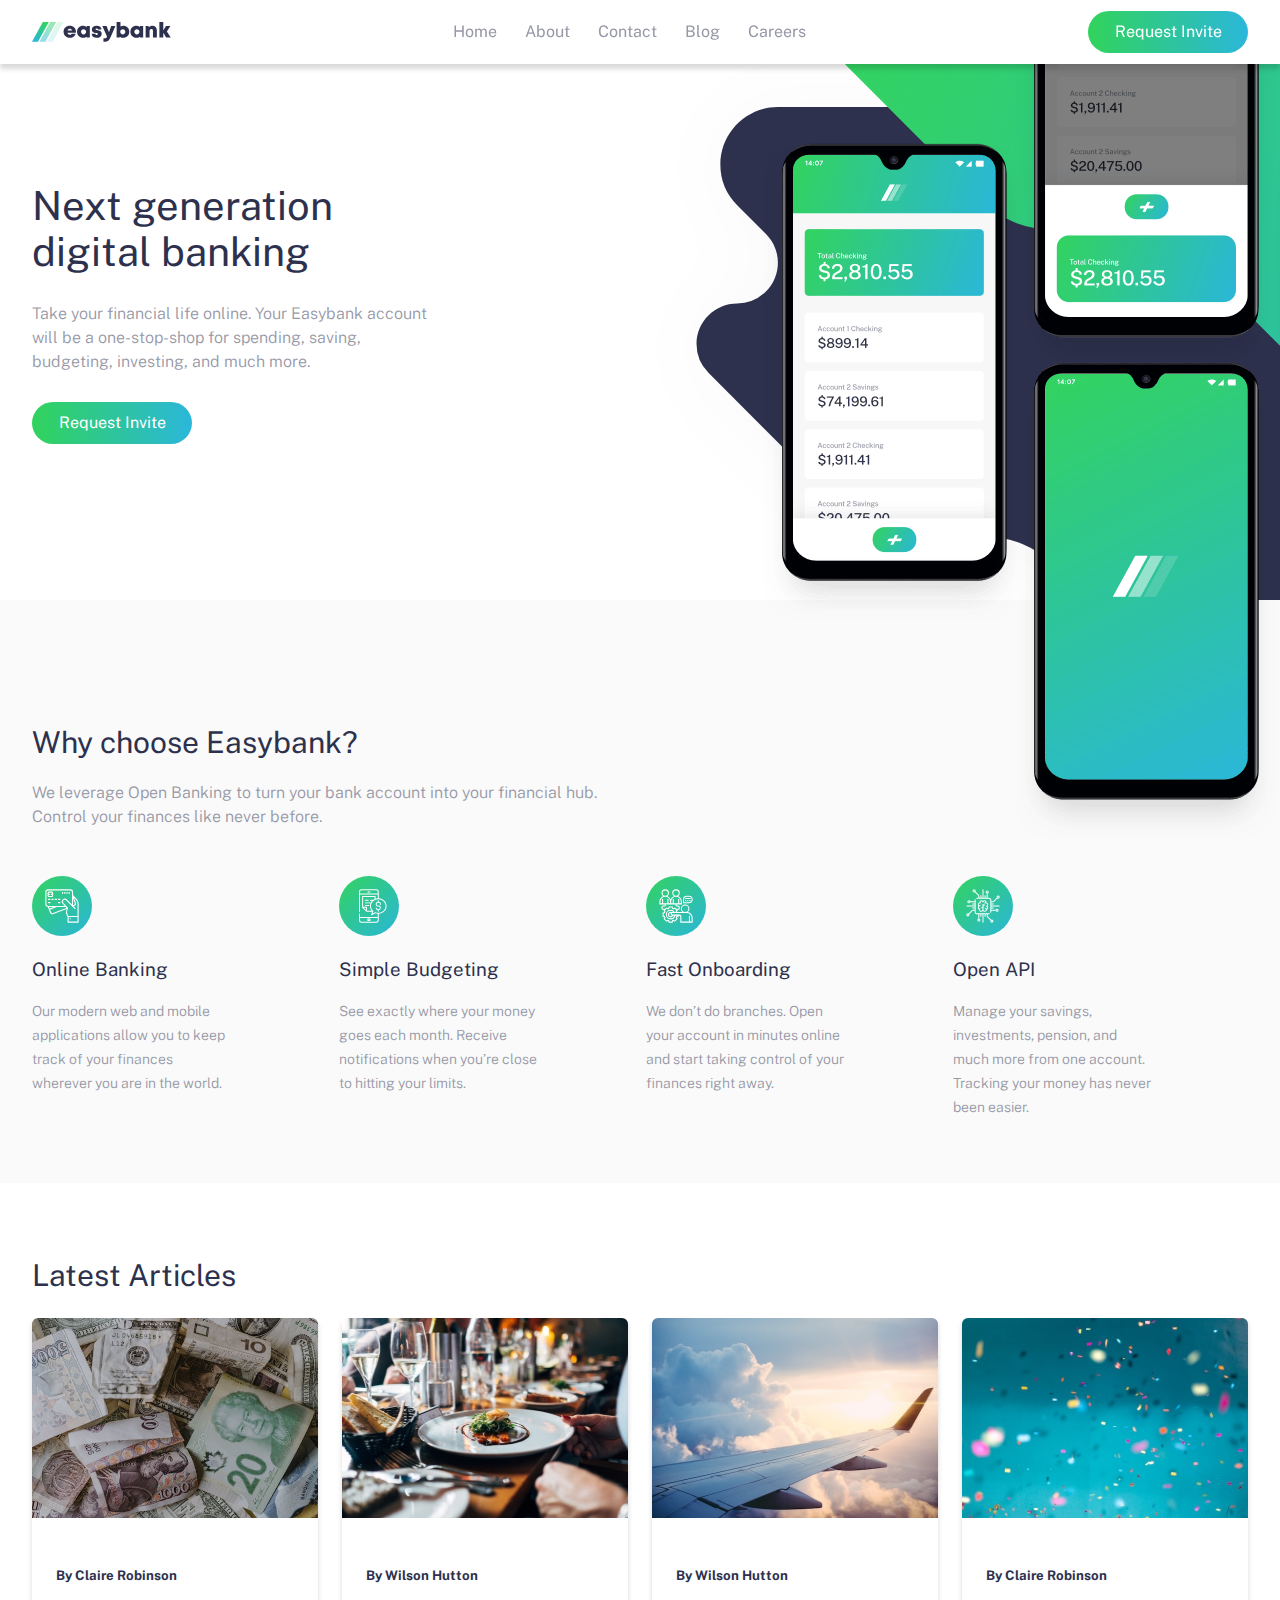
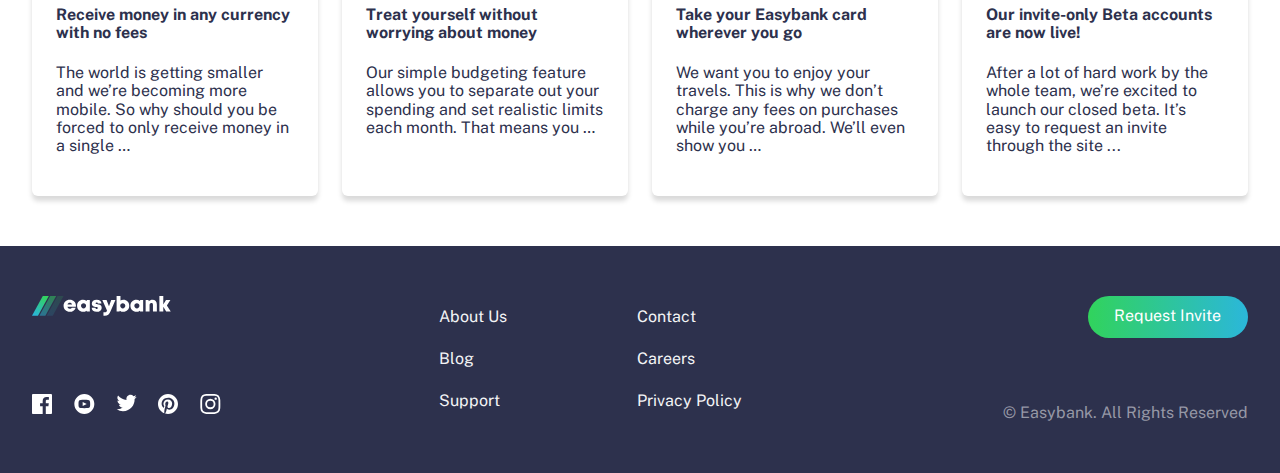
==== commit 6020184e: "Updates" ====
--- a/index.html
+++ b/index.html
@@ -1 +1 @@
-<!doctype html><html lang="en"><head><meta charset="UTF-8"><meta name="viewport" content="width=device-width,initial-scale=1"><title>Easybank landing page by Karol Czyżewski form Frontend Mentor</title><link href="index.6e08908e.css" rel="stylesheet"></head><body class="body"><nav class="navigation"><div class="navigation__container"><img class="navigation__logo" src="img/logo.4d7cebc5.svg" alt="Logo of Easybank."><div class="navigation__items"><a class="navigation__item" href="#">Home</a> <a class="navigation__item" href="#">About</a> <a class="navigation__item" href="#">Contact</a> <a class="navigation__item" href="#">Blog</a> <a class="navigation__item" href="#">Careers</a></div><button class="navigation__button">Request Invite</button> <button class="navigation__button-mobile navigation__button-mobile--js"><svg xmlns="http://www.w3.org/2000/svg" width="24" height="11"><g fill="#2D314D" fill-rule="evenodd"><path d="M0 0h24v1H0zM0 5h24v1H0zM0 10h24v1H0z"/></g></svg></button></div><div></div></nav><main class="main"><nav class="navigation-mobile"><div class="navigation-mobile__items"><a class="navigation-mobile__item" href="#">Home</a> <a class="navigation-mobile__item" href="#">About</a> <a class="navigation-mobile__item" href="#">Contact</a> <a class="navigation-mobile__item" href="#">Blog</a> <a class="navigation-mobile__item" href="#">Careers</a></div></nav><section class="hero"><div class="hero__photo-mobile"><img class="hero__photo-mobile--mockups" src="img/image-mockups.48d35b17.png" alt="Foto of telephones with mobile aplication."> <img class="hero__photo-mobile--background" src="img/bg-intro-mobile.c2ed38d0.svg" alt="Foto of background."></div><div class="hero__container"><div class="hero__content"><h1 class="hero__title">Next generation digital banking</h1><p class="hero__paragraph">Take your financial life online. Your Easybank account will be a one-stop-shop for spending, saving, budgeting, investing, and much more.</p><button class="hero__button">Request Invite</button></div><div class="hero__photo"><img class="hero__photo--mockups" src="img/image-mockups.48d35b17.png" alt="Foto of telephones with mobile aplication."> <img class="hero__photo--background" src="img/bg-intro-desktop.8be308fd.svg" alt="Foto of background."></div></div></section><section class="offer"><img class="offer__mockups" src="img/image-mockups.48d35b17.png" alt="Foto of telephones with mobile aplication."><div class="offer__container"><header class="offer__header"><h2 class="offer__header--title">Why choose Easybank?</h2><p class="offer__header--paragraph">We leverage Open Banking to turn your bank account into your financial hub.</p><p class="offer__header--paragraph">Control your finances like never before.</p></header><div class="offer__cards"><div class="offer__card"><img class="offer__card--img" src="img/icon-online.b0622b15.svg"><h3 class="offer__card--title">Online Banking</h3><p class="offer__card--paragraph">Our modern web and mobile applications allow you to keep track of your finances wherever you are in the world.</p></div><div class="offer__card"><img class="offer__card--img" src="img/icon-budgeting.ad716997.svg"><h3 class="offer__card--title">Simple Budgeting</h3><p class="offer__card--paragraph">See exactly where your money goes each month. Receive notifications when you’re close to hitting your limits.</p></div><div class="offer__card"><img class="offer__card--img" src="img/icon-onboarding.d74aed64.svg"><h3 class="offer__card--title">Fast Onboarding</h3><p class="offer__card--paragraph">We don’t do branches. Open your account in minutes online and start taking control of your finances right away.</p></div><div class="offer__card"><img class="offer__card--img" src="img/icon-api.74c8ad17.svg"><h3 class="offer__card--title">Open API</h3><p class="offer__card--paragraph">Manage your savings, investments, pension, and much more from one account. Tracking your money has never been easier.</p></div></div></div></section><section class="articles"><h2 class="articles__heading">Latest Articles</h2><div class="articles__container"><article class="article"><div class="article__photo"><img class="article__photo--src" src="img/image-currency.1b385bf9.jpg"></div><div class="article__content"><h5 class="article__content--author">By Claire Robinson</h5><h4 class="article__content--title">Receive money in any currency with no fees</h4><p class="article__content--paragraph">The world is getting smaller and we’re becoming more mobile. So why should you be forced to only receive money in a single …</p></div></article><article class="article"><div class="article__photo"><img class="article__photo--src" src="img/image-restaurant.1951b576.jpg"></div><div class="article__content"><h5 class="article__content--author">By Wilson Hutton</h5><h4 class="article__content--title">Treat yourself without worrying about money</h4><p class="article__content--paragraph">Our simple budgeting feature allows you to separate out your spending and set realistic limits each month. That means you …</p></div></article><article class="article"><div class="article__photo"><img class="article__photo--src" src="img/image-plane.03db115d.jpg"></div><div class="article__content"><h5 class="article__content--author">By Wilson Hutton</h5><h4 class="article__content--title">Take your Easybank card wherever you go</h4><p class="article__content--paragraph">We want you to enjoy your travels. This is why we don’t charge any fees on purchases while you’re abroad. We’ll even show you …</p></div></article><article class="article"><div class="article__photo"><img class="article__photo--src" src="img/image-confetti.67921b11.jpg"></div><div class="article__content"><h5 class="article__content--author">By Claire Robinson</h5><h4 class="article__content--title">Our invite-only Beta accounts are now live!</h4><p class="article__content--paragraph">After a lot of hard work by the whole team, we’re excited to launch our closed beta. It’s easy to request an invite through the site ...</p></div></article></div></section></main><footer class="footer"><div class="footer__container"><div class="footer__container--right"><div class="footer__container--media"><svg class="footer__logo" xmlns="http://www.w3.org/2000/svg" width="139" height="20"><defs><linearGradient id="a" x1="72.195%" x2="17.503%" y1="0%" y2="100%"><stop offset="0%" stop-color="#33D35E"/><stop offset="100%" stop-color="#2AB6D9"/></linearGradient></defs><g fill="none" fill-rule="evenodd"><path fill="#FFF" fill-rule="nonzero" d="M37.754 15.847c2.852 0 5.152-1.622 5.952-4.216h-3.897c-.376.665-1.14 1.066-2.055 1.066-1.237 0-2.065-.674-2.32-1.978h8.44c.051-.352.081-.694.081-1.037 0-3.335-2.537-5.95-6.201-5.95-3.568 0-6.175 2.564-6.175 6.049 0 3.473 2.628 6.066 6.175 6.066zm2.344-7.297h-4.596c.317-1.129 1.11-1.749 2.252-1.749 1.181 0 2 .613 2.344 1.75zm10.946 7.296c1.32 0 2.5-.434 3.43-1.188l.336.804h3.027V4.093h-2.919l-.4.88c-.94-.775-2.135-1.222-3.474-1.222-3.476 0-5.961 2.505-5.961 6.026 0 3.533 2.485 6.07 5.961 6.07zm.524-3.467c-1.467 0-2.545-1.108-2.545-2.593 0-1.475 1.069-2.583 2.545-2.583 1.466 0 2.544 1.108 2.544 2.583 0 1.485-1.078 2.593-2.544 2.593zm13.123 3.467c3.02 0 5.025-1.554 5.025-3.93 0-2.883-2.387-3.256-4.183-3.575-1.08-.193-1.95-.344-1.95-.99 0-.527.422-.838 1.05-.838.71 0 1.197.337 1.197 1.063h3.667c-.044-2.303-1.92-3.843-4.816-3.843-2.912 0-4.854 1.47-4.854 3.75 0 2.757 2.337 3.289 4.1 3.574 1.092.181 1.952.368 1.952 1.024 0 .587-.543.88-1.116.88-.742 0-1.32-.383-1.32-1.214h-3.77c.036 2.463 1.919 4.1 5.018 4.1zm8.1 3.858c2.936 0 4.344-1.257 5.877-4.736l4.764-10.863h-4.206l-2.249 6.263-2.412-6.263H70.31l4.698 10.43c-.53 1.414-.983 1.804-2.48 1.804H71.45v3.365h1.341zm18.504-3.858c3.5 0 5.973-2.515 5.973-6.048S94.796 3.75 91.295 3.75a5.332 5.332 0 00-2.825.784V0H84.6v15.474h2.897l.37-.844c.923.771 2.102 1.216 3.428 1.216zm-.523-3.467c-1.467 0-2.545-1.108-2.545-2.58 0-1.486 1.078-2.594 2.545-2.594 1.466 0 2.544 1.108 2.544 2.593 0 1.473-1.087 2.58-2.544 2.58zm13.598 3.467c1.32 0 2.5-.434 3.43-1.188l.336.804h3.027V4.093h-2.918l-.401.88c-.939-.775-2.135-1.222-3.474-1.222-3.476 0-5.96 2.505-5.96 6.026 0 3.533 2.484 6.07 5.96 6.07zm.524-3.467c-1.467 0-2.545-1.108-2.545-2.593 0-1.475 1.07-2.583 2.545-2.583 1.467 0 2.545 1.108 2.545 2.583 0 1.485-1.078 2.593-2.545 2.593zm12.653 3.095V9.403c0-1.447.702-2.3 1.923-2.3.986 0 1.483.657 1.483 1.98v6.39h3.915V8.543c0-2.897-1.733-4.773-4.373-4.773-1.47 0-2.733.565-3.58 1.508l-.537-1.172h-2.747v11.369h3.916zm13.748 0v-4.808l2.848 4.808h4.616l-3.902-5.95 3.543-5.419h-4.397l-2.708 4.454V0h-3.916v15.474h3.916z"/><g fill="url(#a)"><path d="M10.802 0L0 19.704h5.986L16.789 0z"/><path opacity=".5" d="M18.171 0L7.368 19.704h5.986L24.157 0z"/><path opacity=".15" d="M25.539 0L14.737 19.704h5.986L31.525 0z"/></g></g></svg><div class="footer__socials"><a href="#" class="footer__social"><svg class="footer__social--icon" xmlns="http://www.w3.org/2000/svg" width="20" height="20" viewBox="0 0 24 24"><path class="footer__socials--icon" fill="#FFF" d="M18.896 0H1.104C.494 0 0 .494 0 1.104v17.793C0 19.506.494 20 1.104 20h9.58v-7.745H8.076V9.237h2.606V7.01c0-2.583 1.578-3.99 3.883-3.99 1.104 0 2.052.082 2.329.119v2.7h-1.598c-1.254 0-1.496.597-1.496 1.47v1.928h2.989l-.39 3.018h-2.6V20h5.098c.608 0 1.102-.494 1.102-1.104V1.104C20 .494 19.506 0 18.896 0z"/></svg> </a><a href="#" class="footer__social"><svg class="footer__social--icon" xmlns="http://www.w3.org/2000/svg" width="21" height="20" viewBox="0 0 24 24"><path fill="#FFF" d="M10.333 0c-5.522 0-10 4.478-10 10 0 5.523 4.478 10 10 10 5.523 0 10-4.477 10-10 0-5.522-4.477-10-10-10zm3.701 14.077c-1.752.12-5.653.12-7.402 0C4.735 13.947 4.514 13.018 4.5 10c.014-3.024.237-3.947 2.132-4.077 1.749-.12 5.651-.12 7.402 0 1.898.13 2.118 1.059 2.133 4.077-.015 3.024-.238 3.947-2.133 4.077zM8.667 8.048l4.097 1.949-4.097 1.955V8.048z"/></svg> </a><a href="#" class="footer__social"><svg class="footer__social--icon" xmlns="http://www.w3.org/2000/svg" width="21" height="18" viewBox="0 0 24 24"><path fill="#FFF" d="M20.667 2.797a8.192 8.192 0 01-2.357.646 4.11 4.11 0 001.804-2.27 8.22 8.22 0 01-2.606.996A4.096 4.096 0 0014.513.873c-2.649 0-4.595 2.472-3.997 5.038a11.648 11.648 0 01-8.457-4.287 4.109 4.109 0 001.27 5.478A4.086 4.086 0 011.47 6.59c-.045 1.901 1.317 3.68 3.29 4.075a4.113 4.113 0 01-1.853.07 4.106 4.106 0 003.834 2.85 8.25 8.25 0 01-6.075 1.7 11.616 11.616 0 006.29 1.843c7.618 0 11.922-6.434 11.662-12.205a8.354 8.354 0 002.048-2.124z"/></svg> </a><a href="#" class="footer__social"><svg class="footer__social--icon" xmlns="http://www.w3.org/2000/svg" width="20" height="20" viewBox="0 0 24 24"><path fill="#FFF" d="M10 0C4.478 0 0 4.477 0 10c0 4.237 2.636 7.855 6.356 9.312-.088-.791-.167-2.005.035-2.868.182-.78 1.172-4.97 1.172-4.97s-.299-.6-.299-1.486c0-1.39.806-2.428 1.81-2.428.852 0 1.264.64 1.264 1.408 0 .858-.545 2.14-.828 3.33-.236.995.5 1.807 1.48 1.807 1.778 0 3.144-1.874 3.144-4.58 0-2.393-1.72-4.068-4.177-4.068-2.845 0-4.515 2.135-4.515 4.34 0 .859.331 1.781.745 2.281a.3.3 0 01.069.288l-.278 1.133c-.044.183-.145.223-.335.134-1.249-.581-2.03-2.407-2.03-3.874 0-3.154 2.292-6.052 6.608-6.052 3.469 0 6.165 2.473 6.165 5.776 0 3.447-2.173 6.22-5.19 6.22-1.013 0-1.965-.525-2.291-1.148l-.623 2.378c-.226.869-.835 1.958-1.244 2.621.937.29 1.931.446 2.962.446 5.522 0 10-4.477 10-10S15.522 0 10 0z"/></svg> </a><a href="#" class="footer__social"><svg class="footer__social--icon" xmlns="http://www.w3.org/2000/svg" width="21" height="20" viewBox="0 0 24 24"><path fill="#FFF" d="M10.333 1.802c2.67 0 2.987.01 4.042.059 2.71.123 3.976 1.409 4.1 4.099.048 1.054.057 1.37.057 4.04 0 2.672-.01 2.988-.058 4.042-.124 2.687-1.386 3.975-4.099 4.099-1.055.048-1.37.058-4.042.058-2.67 0-2.986-.01-4.04-.058-2.717-.124-3.976-1.416-4.1-4.1-.048-1.054-.058-1.37-.058-4.041 0-2.67.01-2.986.058-4.04.124-2.69 1.387-3.977 4.1-4.1 1.054-.048 1.37-.058 4.04-.058zm0-1.802C7.618 0 7.278.012 6.211.06 2.579.227.56 2.242.394 5.877.345 6.944.334 7.284.334 10s.011 3.057.06 4.123c.166 3.632 2.181 5.65 5.816 5.817 1.068.048 1.408.06 4.123.06 2.716 0 3.057-.012 4.124-.06 3.628-.167 5.651-2.182 5.816-5.817.049-1.066.06-1.407.06-4.123s-.011-3.056-.06-4.122C20.11 2.249 18.093.228 14.458.06 13.39.01 13.049 0 10.333 0zm0 4.865a5.135 5.135 0 100 10.27 5.135 5.135 0 000-10.27zm0 8.468a3.333 3.333 0 110-6.666 3.333 3.333 0 010 6.666zm5.339-9.87a1.2 1.2 0 10-.001 2.4 1.2 1.2 0 000-2.4z"/></svg></a></div></div><nav class="footer__navigation"><a class="footer__navigation--item" href="#">About Us</a> <a class="footer__navigation--item" href="#">Contact</a> <a class="footer__navigation--item" href="#">Blog</a> <a class="footer__navigation--item" href="#">Careers</a> <a class="footer__navigation--item" href="#">Support</a> <a class="footer__navigation--item" href="#">Privacy Policy</a></nav></div><div class="footer__container--left"><button class="footer__button">Request Invite</button><p class="footer__copyright">© Easybank. All Rights Reserved</p></div></div></footer><script src="index.6e08908e.js"></script></body></html>+<!doctype html><html lang="en"><head><meta charset="UTF-8"><meta name="viewport" content="width=device-width,initial-scale=1"><title>Easybank landing page by Karol Czyżewski form Frontend Mentor</title><link href="index.899188b0.css" rel="stylesheet"></head><body class="body"><nav class="navigation"><div class="navigation__container"><img class="navigation__logo" src="img/logo.4d7cebc5.svg" alt="Logo of Easybank."><div class="navigation__items"><a class="navigation__item" href="#">Home</a> <a class="navigation__item" href="#">About</a> <a class="navigation__item" href="#">Contact</a> <a class="navigation__item" href="#">Blog</a> <a class="navigation__item" href="#">Careers</a></div><button class="navigation__button">Request Invite</button> <button class="navigation__button-mobile navigation__button-mobile--js"><svg xmlns="http://www.w3.org/2000/svg" width="24" height="11"><g fill="#2D314D" fill-rule="evenodd"><path d="M0 0h24v1H0zM0 5h24v1H0zM0 10h24v1H0z"/></g></svg></button></div><div></div></nav><main class="main"><nav class="navigation-mobile"><div class="navigation-mobile__items"><a class="navigation-mobile__item" href="#">Home</a> <a class="navigation-mobile__item" href="#">About</a> <a class="navigation-mobile__item" href="#">Contact</a> <a class="navigation-mobile__item" href="#">Blog</a> <a class="navigation-mobile__item" href="#">Careers</a></div></nav><section class="hero"><div class="hero__photo-mobile"><img class="hero__photo-mobile--mockups" src="img/image-mockups.48d35b17.png" alt="Foto of telephones with mobile aplication."> <img class="hero__photo-mobile--background" src="img/bg-intro-mobile.c2ed38d0.svg" alt="Foto of background."></div><div class="hero__container"><div class="hero__content"><h1 class="hero__title">Next generation digital banking</h1><p class="hero__paragraph">Take your financial life online. Your Easybank account will be a one-stop-shop for spending, saving, budgeting, investing, and much more.</p><button class="hero__button">Request Invite</button></div><div class="hero__photo"><img class="hero__photo--mockups" src="img/image-mockups.48d35b17.png" alt="Foto of telephones with mobile aplication."> <img class="hero__photo--background" src="img/bg-intro-desktop.8be308fd.svg" alt="Foto of background."></div></div></section><section class="offer"><img class="offer__mockups" src="img/image-mockups.48d35b17.png" alt="Foto of telephones with mobile aplication."><div class="offer__container"><header class="offer__header"><h2 class="offer__header--title">Why choose Easybank?</h2><p class="offer__header--paragraph">We leverage Open Banking to turn your bank account into your financial hub.</p><p class="offer__header--paragraph">Control your finances like never before.</p></header><div class="offer__cards"><div class="offer__card"><img class="offer__card--img" src="img/icon-online.b0622b15.svg"><h3 class="offer__card--title">Online Banking</h3><p class="offer__card--paragraph">Our modern web and mobile applications allow you to keep track of your finances wherever you are in the world.</p></div><div class="offer__card"><img class="offer__card--img" src="img/icon-budgeting.ad716997.svg"><h3 class="offer__card--title">Simple Budgeting</h3><p class="offer__card--paragraph">See exactly where your money goes each month. Receive notifications when you’re close to hitting your limits.</p></div><div class="offer__card"><img class="offer__card--img" src="img/icon-onboarding.d74aed64.svg"><h3 class="offer__card--title">Fast Onboarding</h3><p class="offer__card--paragraph">We don’t do branches. Open your account in minutes online and start taking control of your finances right away.</p></div><div class="offer__card"><img class="offer__card--img" src="img/icon-api.74c8ad17.svg"><h3 class="offer__card--title">Open API</h3><p class="offer__card--paragraph">Manage your savings, investments, pension, and much more from one account. Tracking your money has never been easier.</p></div></div></div></section><section class="articles"><h2 class="articles__heading">Latest Articles</h2><div class="articles__container"><article class="article"><div class="article__photo"><img class="article__photo--src" src="img/image-currency.1b385bf9.jpg"></div><div class="article__content"><h5 class="article__content--author">By Claire Robinson</h5><h4 class="article__content--title">Receive money in any currency with no fees</h4><p class="article__content--paragraph">The world is getting smaller and we’re becoming more mobile. So why should you be forced to only receive money in a single …</p></div></article><article class="article"><div class="article__photo"><img class="article__photo--src" src="img/image-restaurant.1951b576.jpg"></div><div class="article__content"><h5 class="article__content--author">By Wilson Hutton</h5><h4 class="article__content--title">Treat yourself without worrying about money</h4><p class="article__content--paragraph">Our simple budgeting feature allows you to separate out your spending and set realistic limits each month. That means you …</p></div></article><article class="article"><div class="article__photo"><img class="article__photo--src" src="img/image-plane.03db115d.jpg"></div><div class="article__content"><h5 class="article__content--author">By Wilson Hutton</h5><h4 class="article__content--title">Take your Easybank card wherever you go</h4><p class="article__content--paragraph">We want you to enjoy your travels. This is why we don’t charge any fees on purchases while you’re abroad. We’ll even show you …</p></div></article><article class="article"><div class="article__photo"><img class="article__photo--src" src="img/image-confetti.67921b11.jpg"></div><div class="article__content"><h5 class="article__content--author">By Claire Robinson</h5><h4 class="article__content--title">Our invite-only Beta accounts are now live!</h4><p class="article__content--paragraph">After a lot of hard work by the whole team, we’re excited to launch our closed beta. It’s easy to request an invite through the site ...</p></div></article></div></section></main><footer class="footer"><div class="footer__container"><div class="footer__container--right"><div class="footer__container--media"><svg class="footer__logo" xmlns="http://www.w3.org/2000/svg" width="139" height="20"><defs><linearGradient id="a" x1="72.195%" x2="17.503%" y1="0%" y2="100%"><stop offset="0%" stop-color="#33D35E"/><stop offset="100%" stop-color="#2AB6D9"/></linearGradient></defs><g fill="none" fill-rule="evenodd"><path fill="#FFF" fill-rule="nonzero" d="M37.754 15.847c2.852 0 5.152-1.622 5.952-4.216h-3.897c-.376.665-1.14 1.066-2.055 1.066-1.237 0-2.065-.674-2.32-1.978h8.44c.051-.352.081-.694.081-1.037 0-3.335-2.537-5.95-6.201-5.95-3.568 0-6.175 2.564-6.175 6.049 0 3.473 2.628 6.066 6.175 6.066zm2.344-7.297h-4.596c.317-1.129 1.11-1.749 2.252-1.749 1.181 0 2 .613 2.344 1.75zm10.946 7.296c1.32 0 2.5-.434 3.43-1.188l.336.804h3.027V4.093h-2.919l-.4.88c-.94-.775-2.135-1.222-3.474-1.222-3.476 0-5.961 2.505-5.961 6.026 0 3.533 2.485 6.07 5.961 6.07zm.524-3.467c-1.467 0-2.545-1.108-2.545-2.593 0-1.475 1.069-2.583 2.545-2.583 1.466 0 2.544 1.108 2.544 2.583 0 1.485-1.078 2.593-2.544 2.593zm13.123 3.467c3.02 0 5.025-1.554 5.025-3.93 0-2.883-2.387-3.256-4.183-3.575-1.08-.193-1.95-.344-1.95-.99 0-.527.422-.838 1.05-.838.71 0 1.197.337 1.197 1.063h3.667c-.044-2.303-1.92-3.843-4.816-3.843-2.912 0-4.854 1.47-4.854 3.75 0 2.757 2.337 3.289 4.1 3.574 1.092.181 1.952.368 1.952 1.024 0 .587-.543.88-1.116.88-.742 0-1.32-.383-1.32-1.214h-3.77c.036 2.463 1.919 4.1 5.018 4.1zm8.1 3.858c2.936 0 4.344-1.257 5.877-4.736l4.764-10.863h-4.206l-2.249 6.263-2.412-6.263H70.31l4.698 10.43c-.53 1.414-.983 1.804-2.48 1.804H71.45v3.365h1.341zm18.504-3.858c3.5 0 5.973-2.515 5.973-6.048S94.796 3.75 91.295 3.75a5.332 5.332 0 00-2.825.784V0H84.6v15.474h2.897l.37-.844c.923.771 2.102 1.216 3.428 1.216zm-.523-3.467c-1.467 0-2.545-1.108-2.545-2.58 0-1.486 1.078-2.594 2.545-2.594 1.466 0 2.544 1.108 2.544 2.593 0 1.473-1.087 2.58-2.544 2.58zm13.598 3.467c1.32 0 2.5-.434 3.43-1.188l.336.804h3.027V4.093h-2.918l-.401.88c-.939-.775-2.135-1.222-3.474-1.222-3.476 0-5.96 2.505-5.96 6.026 0 3.533 2.484 6.07 5.96 6.07zm.524-3.467c-1.467 0-2.545-1.108-2.545-2.593 0-1.475 1.07-2.583 2.545-2.583 1.467 0 2.545 1.108 2.545 2.583 0 1.485-1.078 2.593-2.545 2.593zm12.653 3.095V9.403c0-1.447.702-2.3 1.923-2.3.986 0 1.483.657 1.483 1.98v6.39h3.915V8.543c0-2.897-1.733-4.773-4.373-4.773-1.47 0-2.733.565-3.58 1.508l-.537-1.172h-2.747v11.369h3.916zm13.748 0v-4.808l2.848 4.808h4.616l-3.902-5.95 3.543-5.419h-4.397l-2.708 4.454V0h-3.916v15.474h3.916z"/><g fill="url(#a)"><path d="M10.802 0L0 19.704h5.986L16.789 0z"/><path opacity=".5" d="M18.171 0L7.368 19.704h5.986L24.157 0z"/><path opacity=".15" d="M25.539 0L14.737 19.704h5.986L31.525 0z"/></g></g></svg><div class="footer__socials"><a href="#" class="footer__social"><svg class="footer__social--icon" xmlns="http://www.w3.org/2000/svg" width="20" height="20" viewBox="0 0 24 24"><path class="footer__socials--icon" fill="#FFF" d="M18.896 0H1.104C.494 0 0 .494 0 1.104v17.793C0 19.506.494 20 1.104 20h9.58v-7.745H8.076V9.237h2.606V7.01c0-2.583 1.578-3.99 3.883-3.99 1.104 0 2.052.082 2.329.119v2.7h-1.598c-1.254 0-1.496.597-1.496 1.47v1.928h2.989l-.39 3.018h-2.6V20h5.098c.608 0 1.102-.494 1.102-1.104V1.104C20 .494 19.506 0 18.896 0z"/></svg> </a><a href="#" class="footer__social"><svg class="footer__social--icon" xmlns="http://www.w3.org/2000/svg" width="21" height="20" viewBox="0 0 24 24"><path fill="#FFF" d="M10.333 0c-5.522 0-10 4.478-10 10 0 5.523 4.478 10 10 10 5.523 0 10-4.477 10-10 0-5.522-4.477-10-10-10zm3.701 14.077c-1.752.12-5.653.12-7.402 0C4.735 13.947 4.514 13.018 4.5 10c.014-3.024.237-3.947 2.132-4.077 1.749-.12 5.651-.12 7.402 0 1.898.13 2.118 1.059 2.133 4.077-.015 3.024-.238 3.947-2.133 4.077zM8.667 8.048l4.097 1.949-4.097 1.955V8.048z"/></svg> </a><a href="#" class="footer__social"><svg class="footer__social--icon" xmlns="http://www.w3.org/2000/svg" width="21" height="18" viewBox="0 0 24 24"><path fill="#FFF" d="M20.667 2.797a8.192 8.192 0 01-2.357.646 4.11 4.11 0 001.804-2.27 8.22 8.22 0 01-2.606.996A4.096 4.096 0 0014.513.873c-2.649 0-4.595 2.472-3.997 5.038a11.648 11.648 0 01-8.457-4.287 4.109 4.109 0 001.27 5.478A4.086 4.086 0 011.47 6.59c-.045 1.901 1.317 3.68 3.29 4.075a4.113 4.113 0 01-1.853.07 4.106 4.106 0 003.834 2.85 8.25 8.25 0 01-6.075 1.7 11.616 11.616 0 006.29 1.843c7.618 0 11.922-6.434 11.662-12.205a8.354 8.354 0 002.048-2.124z"/></svg> </a><a href="#" class="footer__social"><svg class="footer__social--icon" xmlns="http://www.w3.org/2000/svg" width="20" height="20" viewBox="0 0 24 24"><path fill="#FFF" d="M10 0C4.478 0 0 4.477 0 10c0 4.237 2.636 7.855 6.356 9.312-.088-.791-.167-2.005.035-2.868.182-.78 1.172-4.97 1.172-4.97s-.299-.6-.299-1.486c0-1.39.806-2.428 1.81-2.428.852 0 1.264.64 1.264 1.408 0 .858-.545 2.14-.828 3.33-.236.995.5 1.807 1.48 1.807 1.778 0 3.144-1.874 3.144-4.58 0-2.393-1.72-4.068-4.177-4.068-2.845 0-4.515 2.135-4.515 4.34 0 .859.331 1.781.745 2.281a.3.3 0 01.069.288l-.278 1.133c-.044.183-.145.223-.335.134-1.249-.581-2.03-2.407-2.03-3.874 0-3.154 2.292-6.052 6.608-6.052 3.469 0 6.165 2.473 6.165 5.776 0 3.447-2.173 6.22-5.19 6.22-1.013 0-1.965-.525-2.291-1.148l-.623 2.378c-.226.869-.835 1.958-1.244 2.621.937.29 1.931.446 2.962.446 5.522 0 10-4.477 10-10S15.522 0 10 0z"/></svg> </a><a href="#" class="footer__social"><svg class="footer__social--icon" xmlns="http://www.w3.org/2000/svg" width="21" height="20" viewBox="0 0 24 24"><path fill="#FFF" d="M10.333 1.802c2.67 0 2.987.01 4.042.059 2.71.123 3.976 1.409 4.1 4.099.048 1.054.057 1.37.057 4.04 0 2.672-.01 2.988-.058 4.042-.124 2.687-1.386 3.975-4.099 4.099-1.055.048-1.37.058-4.042.058-2.67 0-2.986-.01-4.04-.058-2.717-.124-3.976-1.416-4.1-4.1-.048-1.054-.058-1.37-.058-4.041 0-2.67.01-2.986.058-4.04.124-2.69 1.387-3.977 4.1-4.1 1.054-.048 1.37-.058 4.04-.058zm0-1.802C7.618 0 7.278.012 6.211.06 2.579.227.56 2.242.394 5.877.345 6.944.334 7.284.334 10s.011 3.057.06 4.123c.166 3.632 2.181 5.65 5.816 5.817 1.068.048 1.408.06 4.123.06 2.716 0 3.057-.012 4.124-.06 3.628-.167 5.651-2.182 5.816-5.817.049-1.066.06-1.407.06-4.123s-.011-3.056-.06-4.122C20.11 2.249 18.093.228 14.458.06 13.39.01 13.049 0 10.333 0zm0 4.865a5.135 5.135 0 100 10.27 5.135 5.135 0 000-10.27zm0 8.468a3.333 3.333 0 110-6.666 3.333 3.333 0 010 6.666zm5.339-9.87a1.2 1.2 0 10-.001 2.4 1.2 1.2 0 000-2.4z"/></svg></a></div></div><nav class="footer__navigation"><a class="footer__navigation--item" href="#">About Us</a> <a class="footer__navigation--item" href="#">Contact</a> <a class="footer__navigation--item" href="#">Blog</a> <a class="footer__navigation--item" href="#">Careers</a> <a class="footer__navigation--item" href="#">Support</a> <a class="footer__navigation--item" href="#">Privacy Policy</a></nav></div><div class="footer__container--left"><button class="footer__button">Request Invite</button><p class="footer__copyright">© Easybank. All Rights Reserved</p></div></div></footer><script src="index.899188b0.js"></script></body></html>--- a/index.899188b0.css
+++ b/index.899188b0.css
@@ -0,0 +1,2 @@
+@import url(https://fonts.googleapis.com/css2?family=Public+Sans:wght@300;400;700&display=swap);
+/*! normalize.css v8.0.1 | MIT License | github.com/necolas/normalize.css */html{line-height:1.15;-webkit-text-size-adjust:100%}body{margin:0}main{display:block}h1{font-size:2em;margin:.67em 0}hr{box-sizing:content-box;height:0;overflow:visible}pre{font-family:monospace,monospace;font-size:1em}a{background-color:transparent}abbr[title]{border-bottom:none;text-decoration:underline;text-decoration:underline dotted}b,strong{font-weight:bolder}code,kbd,samp{font-family:monospace,monospace;font-size:1em}small{font-size:80%}sub,sup{font-size:75%;line-height:0;position:relative;vertical-align:baseline}sub{bottom:-.25em}sup{top:-.5em}img{border-style:none}button,input,optgroup,select,textarea{font-family:inherit;font-size:100%;line-height:1.15;margin:0}button,input{overflow:visible}button,select{text-transform:none}[type=button],[type=reset],[type=submit],button{-webkit-appearance:button}[type=button]::-moz-focus-inner,[type=reset]::-moz-focus-inner,[type=submit]::-moz-focus-inner,button::-moz-focus-inner{border-style:none;padding:0}[type=button]:-moz-focusring,[type=reset]:-moz-focusring,[type=submit]:-moz-focusring,button:-moz-focusring{outline:1px dotted ButtonText}fieldset{padding:.35em .75em .625em}legend{box-sizing:border-box;color:inherit;display:table;max-width:100%;padding:0;white-space:normal}progress{vertical-align:baseline}textarea{overflow:auto}[type=checkbox],[type=radio]{box-sizing:border-box;padding:0}[type=number]::-webkit-inner-spin-button,[type=number]::-webkit-outer-spin-button{height:auto}[type=search]{-webkit-appearance:textfield;outline-offset:-2px}[type=search]::-webkit-search-decoration{-webkit-appearance:none}::-webkit-file-upload-button{-webkit-appearance:button;font:inherit}details{display:block}summary{display:list-item}[hidden],template{display:none}.body{color:#2d314d;font-family:Public Sans,sans-serif}.navigation{background-color:#fff;box-shadow:0 5px 5px 0 rgba(0,0,0,.15);position:fixed;z-index:999999;width:100%}.navigation__container{margin:0 112px;align-items:center;display:flex;justify-content:space-between;height:64px;position:relative}@media(max-width:1280px){.navigation__container{margin:0 32px}}@media(max-width:1024px){.navigation__container{margin:0 32px}}@media(max-width:768px){.navigation__container{margin:0 16px}}@media(max-width:425px){.navigation__container{margin:0 8px}}@media(max-width:1024px){.navigation__items{display:none}}.navigation__item{color:#9698a6;text-decoration:none;margin:0 12px;width:100px;transition:color .2s ease-in-out}.navigation__item:hover{color:rgba(39,190,79,.699)}.navigation__button{background:linear-gradient(90deg,#31d35c,#2bb7da);border-radius:25px;border:none;cursor:pointer;color:#fff;height:42px;width:160px;outline:none}.navigation__button:hover{background:linear-gradient(90deg,#63f189,#60dcfc)}@media(max-width:1024px){.navigation__button{display:none}}.navigation__button-mobile{display:none;outline:none}@media(max-width:1024px){.navigation__button-mobile{cursor:pointer;display:block;background:none;border:none}}.navigation-mobile{display:none}@media(max-width:1024px){.navigation-mobile{margin:0 112px;background-color:#fff;border-radius:4px;box-shadow:-2px 118px 266px 117px rgba(45,49,77,.7);-webkit-box-shadow:-2px 118px 266px 117px rgba(45,49,77,.7);-moz-box-shadow:-2px 118px 266px 117px rgba(45,49,77,.7);display:none;position:fixed;top:80px;z-index:99999999;width:94%;height:260px}}@media(max-width:1024px)and (max-width:1280px){.navigation-mobile{margin:0 32px}}@media(max-width:1024px)and (max-width:1024px){.navigation-mobile{margin:0 32px}}@media(max-width:1024px)and (max-width:768px){.navigation-mobile{margin:0 16px}}@media(max-width:1024px)and (max-width:425px){.navigation-mobile{margin:0 8px}}@media(max-width:1024px){.navigation-mobile__items{display:flex;flex-direction:column;justify-content:center;align-items:center;height:100%}}.navigation-mobile__item{color:#9698a6;font-weight:700;margin-top:10px;margin-bottom:10px;text-decoration:none;transition:color .2s ease-in-out}.navigation-mobile__item:hover{color:rgba(39,190,79,.699);cursor:pointer}.show{display:block;background:src("/src/img/icon-hamburger.svg")}.hero{overflow:hidden;position:relative}.hero__container{margin:0 112px;display:flex;flex-direction:row;height:600px;align-items:center}@media(max-width:1280px){.hero__container{margin:0 32px}}@media(max-width:1024px){.hero__container{margin:0 32px}}@media(max-width:768px){.hero__container{margin:0 16px}}@media(max-width:425px){.hero__container{margin:0 8px}}@media(max-width:1024px){.hero__container{justify-content:center;align-items:center;height:auto}}.hero__content{max-width:400px}@media(max-width:1024px){.hero__content{display:flex;justify-content:center;flex-direction:column;align-items:center}}.hero__title{font-weight:400;font-size:40px}@media(max-width:1024px){.hero__title{text-align:center}}.hero__paragraph{color:#9698a6;font-weight:300;line-height:24px;margin:0 0 28px}@media(max-width:1024px){.hero__paragraph{text-align:center}}.hero__button{background:linear-gradient(90deg,#31d35c,#2bb7da);border-radius:25px;border:none;cursor:pointer;color:#fff;height:42px;width:160px;outline:none}.hero__button:hover{background:linear-gradient(90deg,#63f189,#60dcfc)}@media(max-width:1024px){.hero__button{margin:24px}}.hero__photo-mobile--background{display:none}@media(max-width:1024px){.hero__photo-mobile--background{display:block;width:100%}}.hero__photo-mobile--mockups{display:none}@media(max-width:1024px){.hero__photo-mobile--mockups{display:block;position:absolute;left:15px;top:-30px;width:95%;height:auto}}.hero__photo{display:block}@media(max-width:1024px){.hero__photo{display:none}}.hero__photo--mockups{right:-130px;position:absolute;top:-100px}@media(max-width:1280px){.hero__photo--mockups{right:-250px}}.hero__photo--background{right:-450px;top:-200px;position:absolute;z-index:-999999}@media(max-width:1280px){.hero__photo--background{right:-615px}}.offer{background-color:#fafafa;position:relative;overflow:hidden}@media(max-width:768px){.offer{text-align:center;display:flex;flex-direction:column;justify-content:center;align-items:center}}.offer__mockups{right:-130px;position:absolute;top:-700px}@media(max-width:1280px){.offer__mockups{right:-250px}}@media(max-width:1024px){.offer__mockups{display:none}}.offer__container{margin:0 112px}@media(max-width:1280px){.offer__container{margin:0 32px}}@media(max-width:1024px){.offer__container{margin:0 32px}}@media(max-width:768px){.offer__container{margin:0 16px}}@media(max-width:425px){.offer__container{margin:0 8px}}.offer__header{padding-top:100px;margin-bottom:50px}@media(max-width:768px){.offer__header{padding-top:50px}}.offer__header--title{font-weight:400;font-size:30px}.offer__header--paragraph{color:#9698a6;font-weight:300;margin:0 0 5px}.offer__cards{display:grid;grid-template-columns:1fr 1fr 1fr 1fr;grid-column-gap:12px;grid-row-gap:12px;padding-bottom:50px}@media(max-width:1024px){.offer__cards{grid-template-columns:1fr 1fr}}@media(max-width:768px){.offer__cards{display:flex;flex-direction:column;justify-content:center;align-items:center}}.offer__card--img{height:60px}.offer__card--title{font-weight:400}.offer__card--paragraph{color:#9698a6;font-size:14px;line-height:24px;font-weight:300;width:200px}.articles{margin:0 112px;padding-top:50px;padding-bottom:50px}@media(max-width:1280px){.articles{margin:0 32px}}@media(max-width:1024px){.articles{margin:0 32px}}@media(max-width:768px){.articles{margin:0 16px}}@media(max-width:425px){.articles{margin:0 8px}}@media(max-width:768px){.articles{display:flex;justify-content:center;flex-direction:column;align-items:center}}.articles__container{display:grid;grid-template-columns:1fr 1fr 1fr 1fr;grid-column-gap:24px;grid-row-gap:24px}@media(max-width:1024px){.articles__container{grid-template-columns:1fr 1fr}}@media(max-width:768px){.articles__container{display:flex;justify-content:center;flex-direction:column;align-items:center}}.articles__heading{font-weight:400;font-size:30px}.articles .article{box-shadow:0 5px 5px 0 rgba(0,0,0,.15);border-radius:0 0 6px 6px}@media(max-width:768px){.articles .article{width:70%}}@media(max-width:425px){.articles .article{width:90%}}.articles .article__content{padding:24px}.articles .article__content--title{transition:color .2s ease-in-out}.articles .article__content--title:hover{color:rgba(39,190,79,.699);cursor:pointer}.articles .article__photo--src{border-radius:6px 6px 0 0;width:100%;height:200px}.footer{background-color:#2d314d;color:#fff;padding-top:50px;padding-bottom:50px}.footer__container{margin:0 112px;display:grid;grid-template-columns:1.3fr .7fr}@media(max-width:1280px){.footer__container{margin:0 32px}}@media(max-width:1024px){.footer__container{margin:0 32px}}@media(max-width:768px){.footer__container{margin:0 16px}}@media(max-width:425px){.footer__container{margin:0 8px}}.footer__container--right{display:grid;grid-template-columns:1fr 1fr}@media(max-width:1024px){.footer__container--right{display:flex;justify-content:center;align-items:center;flex-direction:column}}.footer__container--left{display:flex;flex-direction:column;justify-content:space-between;align-items:flex-end}@media(max-width:1024px){.footer__container--left{display:flex;justify-content:center;align-items:center;flex-direction:column}}.footer__container--media{display:flex;justify-content:space-between;flex-direction:column}@media(max-width:1024px){.footer__container,.footer__container--media{display:flex;justify-content:center;align-items:center;flex-direction:column}}.footer__socials{margin-top:14px}.footer__social{margin-right:14px;text-decoration:none}.footer__social--icon{width:24px;height:24px}.footer__social svg path{transition:fill .2s ease-in-out}.footer__social:hover svg path{fill:rgba(39,190,79,.699)}@media(max-width:1024px){.footer__social{margin:8px;margin-top:24px;margin-bottom:24px}}.footer__navigation{display:grid;grid-template-columns:1fr 1fr}.footer__navigation--item{color:#f3f4f6;text-decoration:none;padding:12px;margin-right:24px;transition:color .2s ease-in-out}.footer__navigation--item:hover{color:rgba(39,190,79,.699)}@media(max-width:1024px){.footer__navigation--item{margin:2px}}@media(max-width:1024px){.footer__navigation{display:flex;justify-content:center;align-items:center;flex-direction:column}}.footer__button{background:linear-gradient(90deg,#31d35c,#2bb7da);border-radius:25px;border:none;cursor:pointer;color:#fff;height:42px;width:160px;outline:none}.footer__button:hover{background:linear-gradient(90deg,#63f189,#60dcfc)}@media(max-width:1024px){.footer__button{margin-top:24px;margin-bottom:24px}}.footer__copyright{color:#9698a6;margin-bottom:0}